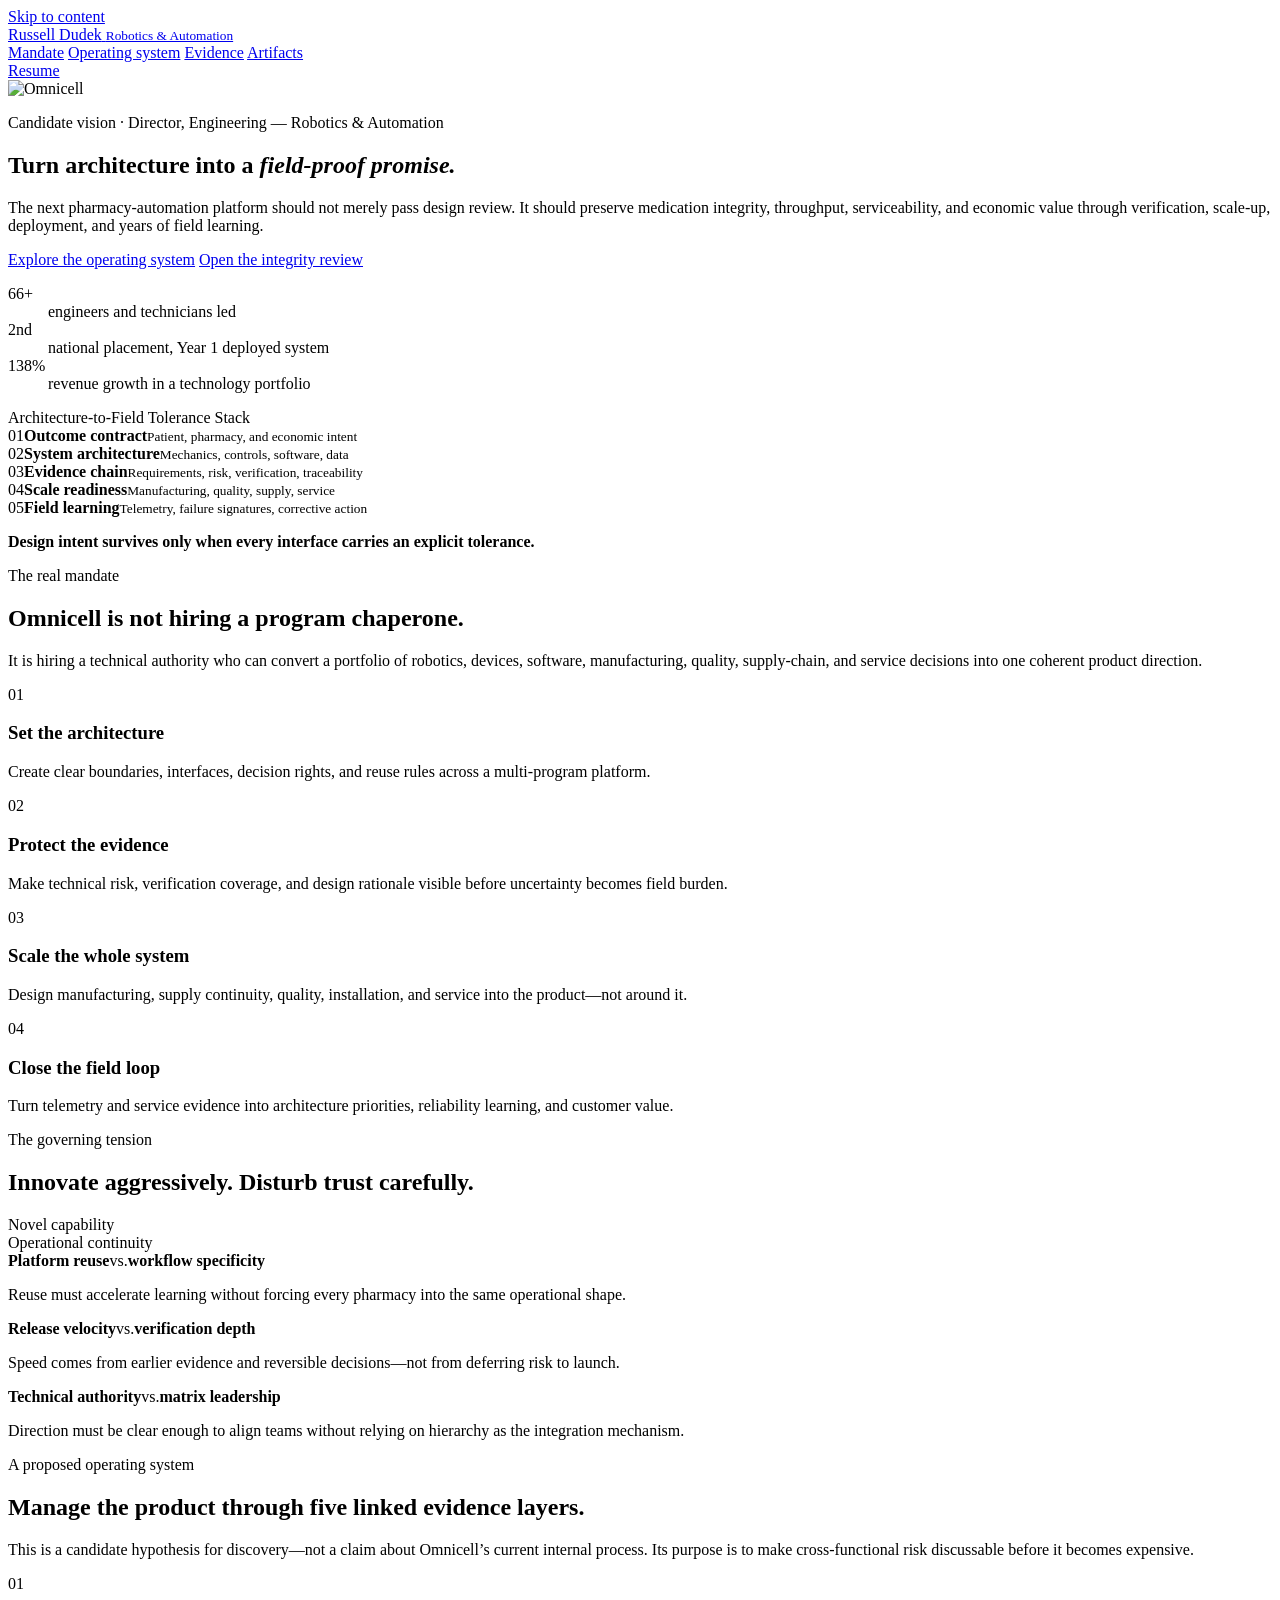
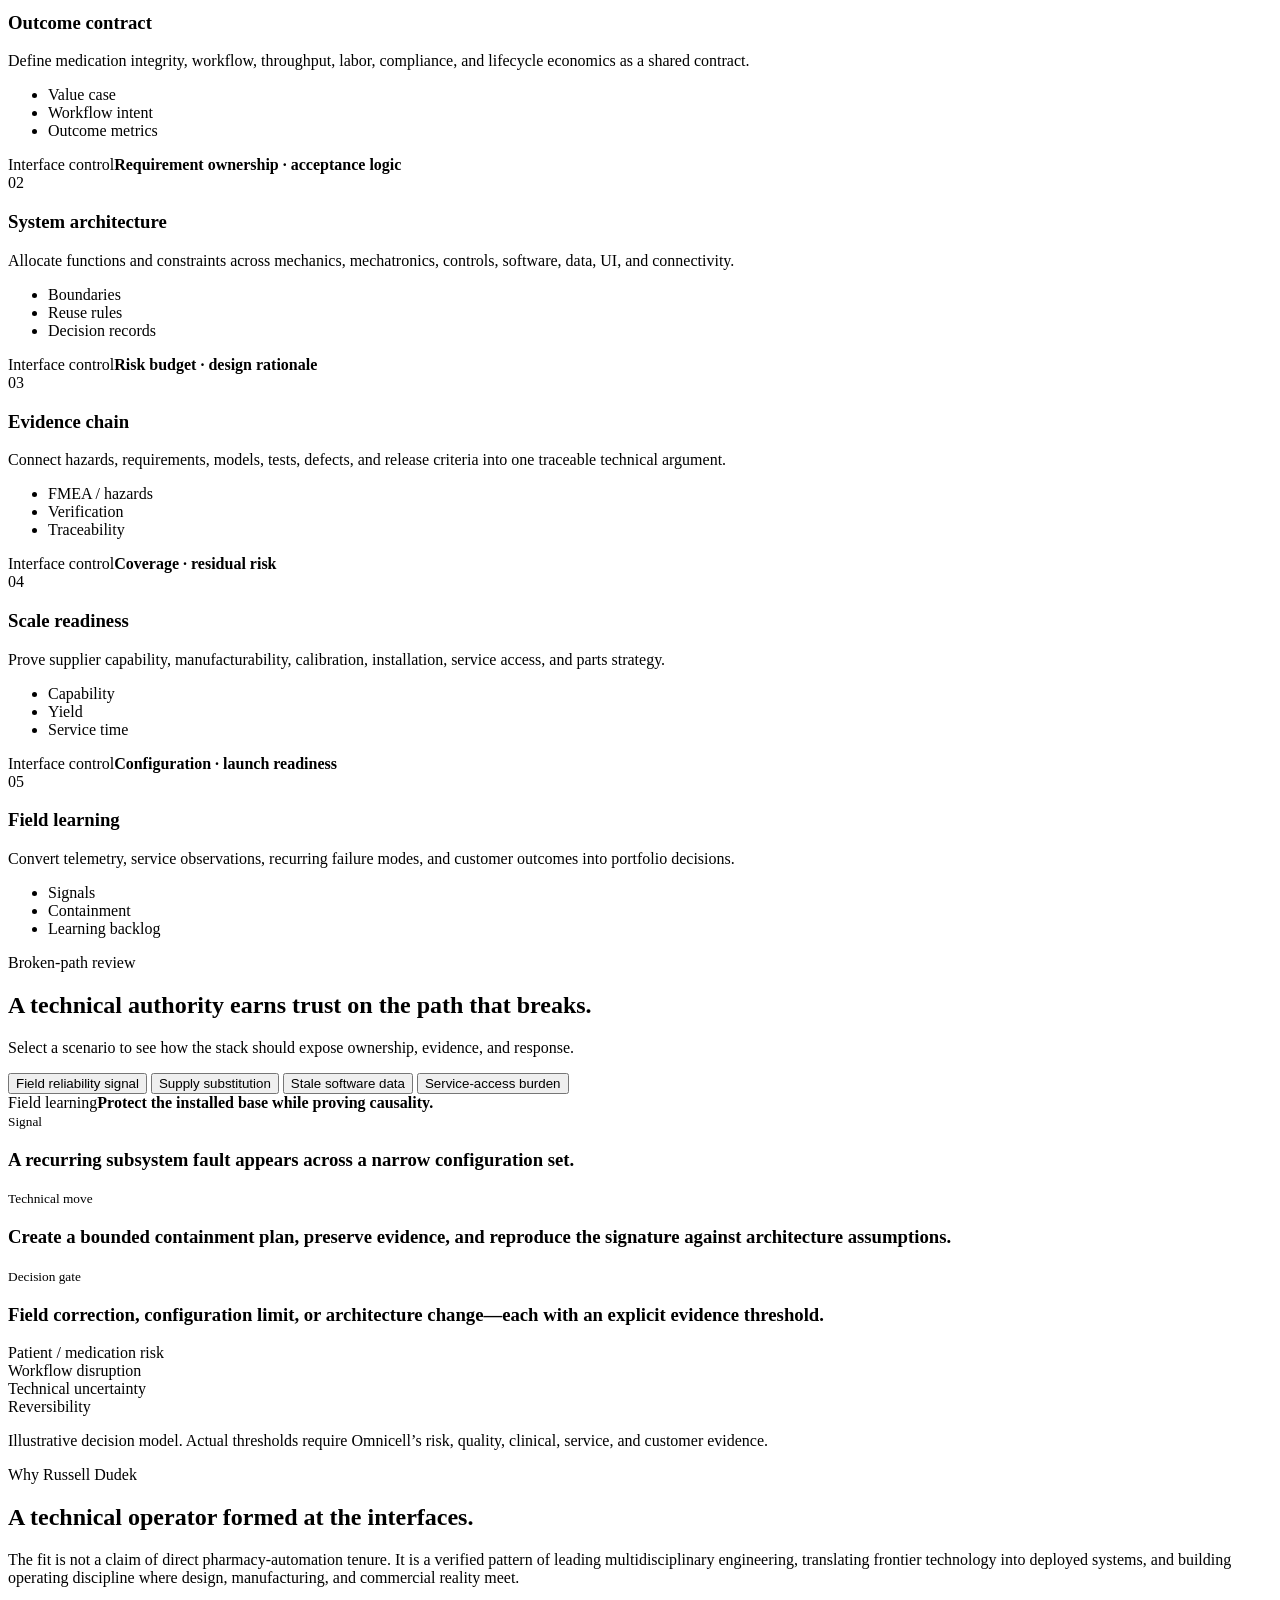
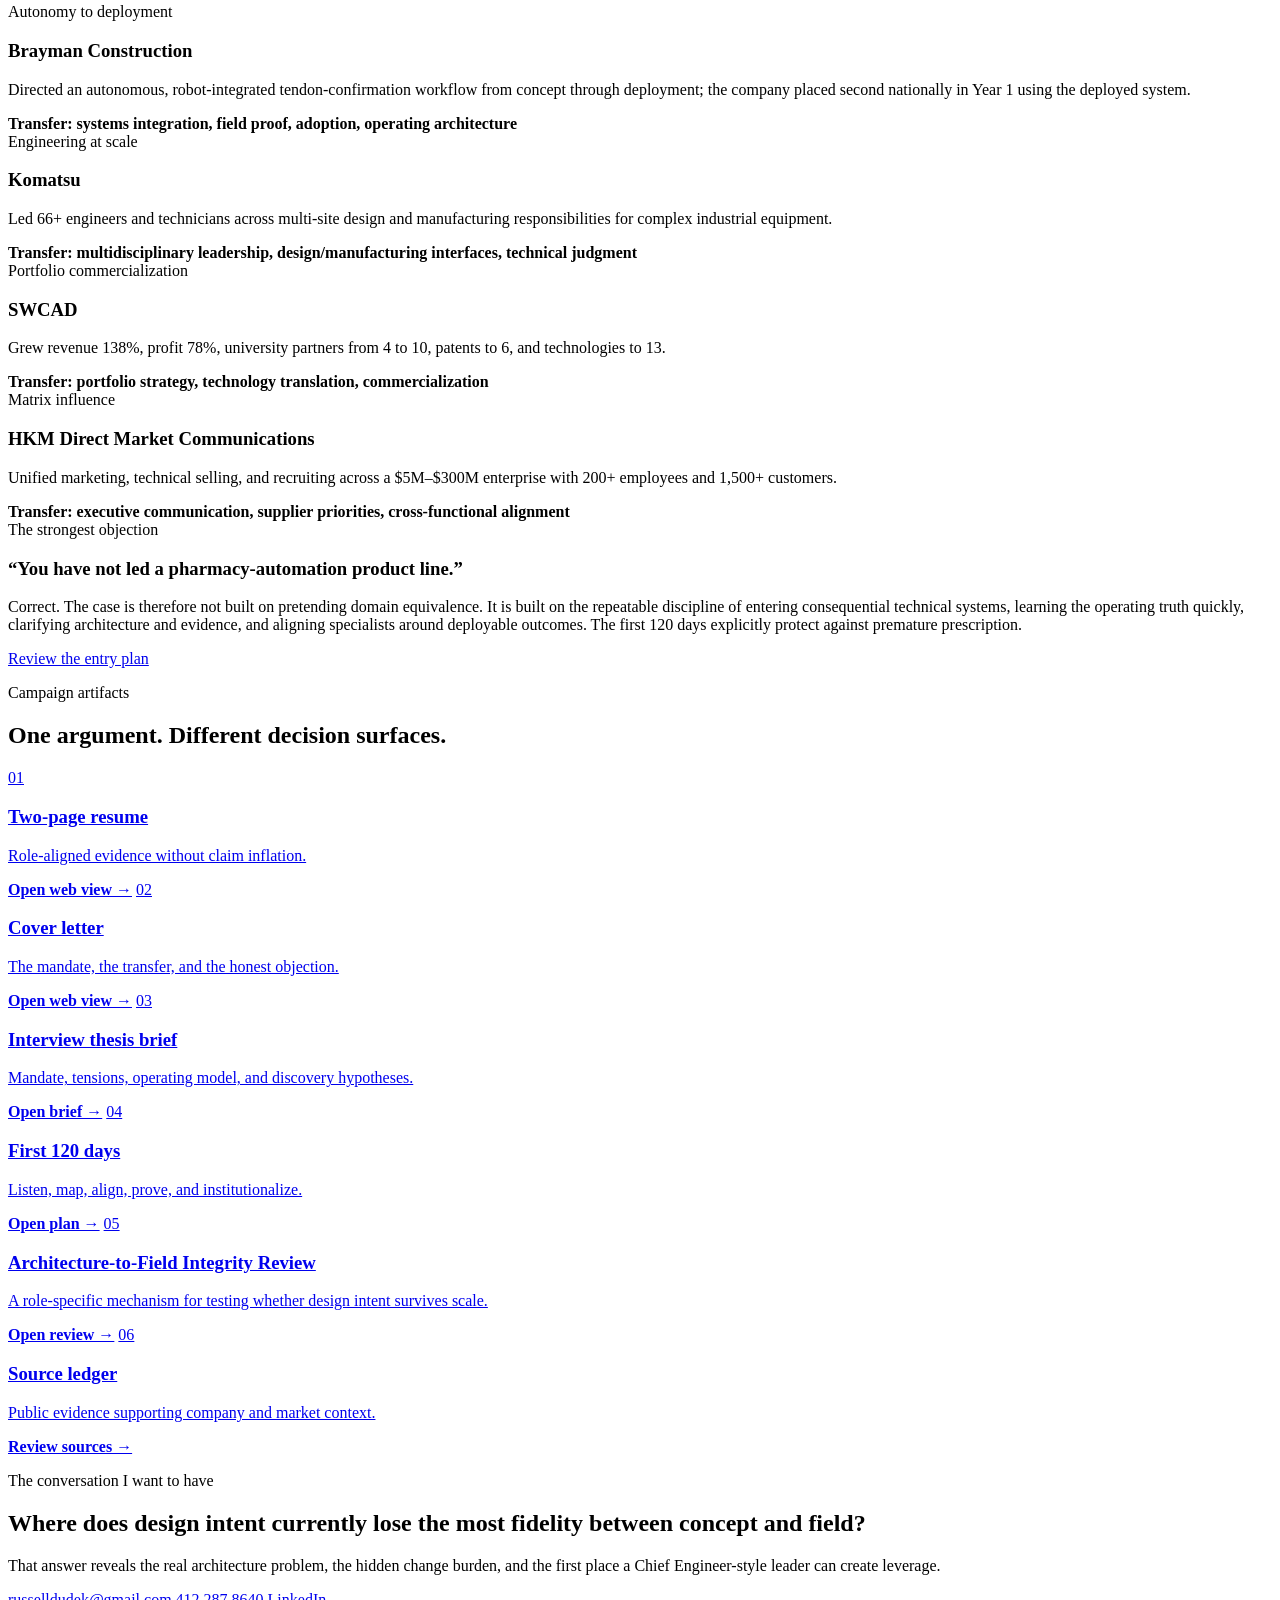
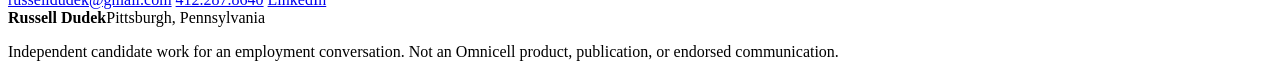
==== index.html @ 21848ee2 "Add candidate vision site" ====
<!doctype html>
<html lang="en">
<head>
  <meta charset="utf-8">
  <meta name="viewport" content="width=device-width, initial-scale=1">
  <meta name="description" content="Russell Dudek's candidate vision for Omnicell's Director, Engineering — Robotics & Automation role.">
  <meta name="theme-color" content="#160d68">
  <title>Russell Dudek | Omnicell Robotics & Automation</title>
  <link rel="icon" href="https://www.omnicell.com/-/media/images/logos/omnicell-logo.jpg">
  <link rel="stylesheet" href="brand-tokens.css">
  <link rel="stylesheet" href="styles.css">
  <script defer src="app.js"></script>
</head>
<body>
  <a class="skip-link" href="#main">Skip to content</a>
  <header class="site-header" aria-label="Primary navigation">
    <a class="candidate-mark" href="#top" aria-label="Return to top">
      <span>Russell Dudek</span>
      <small>Robotics &amp; Automation</small>
    </a>
    <nav>
      <a href="#mandate">Mandate</a>
      <a href="#system">Operating system</a>
      <a href="#evidence">Evidence</a>
      <a href="#artifacts">Artifacts</a>
    </nav>
    <a class="header-cta" href="resume.html">Resume</a>
  </header>

  <main id="main">
    <section class="hero" id="top" aria-labelledby="hero-title">
      <div class="hero-copy">
        <img class="employer-mark" src="https://www.omnicell.com/-/media/images/logos/omnicell-logo.jpg" alt="Omnicell">
        <p class="eyebrow">Candidate vision · Director, Engineering — Robotics &amp; Automation</p>
        <h1 id="hero-title">Turn architecture into a <em>field-proof promise.</em></h1>
        <p class="hero-deck">The next pharmacy-automation platform should not merely pass design review. It should preserve medication integrity, throughput, serviceability, and economic value through verification, scale-up, deployment, and years of field learning.</p>
        <div class="hero-actions">
          <a class="button primary" href="#system">Explore the operating system</a>
          <a class="button secondary" href="integrity-review.html">Open the integrity review</a>
        </div>
        <dl class="signal-row" aria-label="Candidate evidence signals">
          <div><dt>66+</dt><dd>engineers and technicians led</dd></div>
          <div><dt>2nd</dt><dd>national placement, Year 1 deployed system</dd></div>
          <div><dt>138%</dt><dd>revenue growth in a technology portfolio</dd></div>
        </dl>
      </div>

      <div class="hero-system" aria-label="Architecture-to-field tolerance stack overview">
        <div class="system-label">Architecture-to-Field Tolerance Stack</div>
        <div class="stack-shell">
          <div class="stack-layer outcome"><span>01</span><strong>Outcome contract</strong><small>Patient, pharmacy, and economic intent</small></div>
          <div class="stack-layer architecture"><span>02</span><strong>System architecture</strong><small>Mechanics, controls, software, data</small></div>
          <div class="stack-layer evidence"><span>03</span><strong>Evidence chain</strong><small>Requirements, risk, verification, traceability</small></div>
          <div class="stack-layer scale"><span>04</span><strong>Scale readiness</strong><small>Manufacturing, quality, supply, service</small></div>
          <div class="stack-layer learning"><span>05</span><strong>Field learning</strong><small>Telemetry, failure signatures, corrective action</small></div>
        </div>
        <div class="tolerance-note">
          <span class="pulse" aria-hidden="true"></span>
          <p><strong>Design intent survives only when every interface carries an explicit tolerance.</strong></p>
        </div>
      </div>
    </section>

    <section class="mandate-section" id="mandate" aria-labelledby="mandate-title">
      <div class="section-heading">
        <p class="eyebrow">The real mandate</p>
        <h2 id="mandate-title">Omnicell is not hiring a program chaperone.</h2>
        <p>It is hiring a technical authority who can convert a portfolio of robotics, devices, software, manufacturing, quality, supply-chain, and service decisions into one coherent product direction.</p>
      </div>
      <div class="mandate-grid">
        <article>
          <span>01</span>
          <h3>Set the architecture</h3>
          <p>Create clear boundaries, interfaces, decision rights, and reuse rules across a multi-program platform.</p>
        </article>
        <article>
          <span>02</span>
          <h3>Protect the evidence</h3>
          <p>Make technical risk, verification coverage, and design rationale visible before uncertainty becomes field burden.</p>
        </article>
        <article>
          <span>03</span>
          <h3>Scale the whole system</h3>
          <p>Design manufacturing, supply continuity, quality, installation, and service into the product—not around it.</p>
        </article>
        <article>
          <span>04</span>
          <h3>Close the field loop</h3>
          <p>Turn telemetry and service evidence into architecture priorities, reliability learning, and customer value.</p>
        </article>
      </div>
    </section>

    <section class="tension-section" aria-labelledby="tension-title">
      <div class="section-heading inverse">
        <p class="eyebrow">The governing tension</p>
        <h2 id="tension-title">Innovate aggressively. Disturb trust carefully.</h2>
      </div>
      <div class="tension-line" aria-hidden="true">
        <span>Novel capability</span><div class="line"><i></i></div><span>Operational continuity</span>
      </div>
      <div class="tension-grid">
        <article><strong>Platform reuse</strong><span>vs.</span><strong>workflow specificity</strong><p>Reuse must accelerate learning without forcing every pharmacy into the same operational shape.</p></article>
        <article><strong>Release velocity</strong><span>vs.</span><strong>verification depth</strong><p>Speed comes from earlier evidence and reversible decisions—not from deferring risk to launch.</p></article>
        <article><strong>Technical authority</strong><span>vs.</span><strong>matrix leadership</strong><p>Direction must be clear enough to align teams without relying on hierarchy as the integration mechanism.</p></article>
      </div>
    </section>

    <section class="system-section" id="system" aria-labelledby="system-title">
      <div class="section-heading">
        <p class="eyebrow">A proposed operating system</p>
        <h2 id="system-title">Manage the product through five linked evidence layers.</h2>
        <p>This is a candidate hypothesis for discovery—not a claim about Omnicell’s current internal process. Its purpose is to make cross-functional risk discussable before it becomes expensive.</p>
      </div>

      <div class="architecture-map" role="img" aria-label="Five-layer Architecture-to-Field Tolerance Stack with interface controls">
        <div class="map-layer">
          <div class="map-index">01</div>
          <div><h3>Outcome contract</h3><p>Define medication integrity, workflow, throughput, labor, compliance, and lifecycle economics as a shared contract.</p></div>
          <ul><li>Value case</li><li>Workflow intent</li><li>Outcome metrics</li></ul>
        </div>
        <div class="map-interface"><span>Interface control</span><b>Requirement ownership · acceptance logic</b></div>
        <div class="map-layer">
          <div class="map-index">02</div>
          <div><h3>System architecture</h3><p>Allocate functions and constraints across mechanics, mechatronics, controls, software, data, UI, and connectivity.</p></div>
          <ul><li>Boundaries</li><li>Reuse rules</li><li>Decision records</li></ul>
        </div>
        <div class="map-interface"><span>Interface control</span><b>Risk budget · design rationale</b></div>
        <div class="map-layer">
          <div class="map-index">03</div>
          <div><h3>Evidence chain</h3><p>Connect hazards, requirements, models, tests, defects, and release criteria into one traceable technical argument.</p></div>
          <ul><li>FMEA / hazards</li><li>Verification</li><li>Traceability</li></ul>
        </div>
        <div class="map-interface"><span>Interface control</span><b>Coverage · residual risk</b></div>
        <div class="map-layer">
          <div class="map-index">04</div>
          <div><h3>Scale readiness</h3><p>Prove supplier capability, manufacturability, calibration, installation, service access, and parts strategy.</p></div>
          <ul><li>Capability</li><li>Yield</li><li>Service time</li></ul>
        </div>
        <div class="map-interface"><span>Interface control</span><b>Configuration · launch readiness</b></div>
        <div class="map-layer">
          <div class="map-index">05</div>
          <div><h3>Field learning</h3><p>Convert telemetry, service observations, recurring failure modes, and customer outcomes into portfolio decisions.</p></div>
          <ul><li>Signals</li><li>Containment</li><li>Learning backlog</li></ul>
        </div>
      </div>
    </section>

    <section class="scenario-section" aria-labelledby="scenario-title">
      <div class="section-heading inverse">
        <p class="eyebrow">Broken-path review</p>
        <h2 id="scenario-title">A technical authority earns trust on the path that breaks.</h2>
        <p>Select a scenario to see how the stack should expose ownership, evidence, and response.</p>
      </div>
      <div class="scenario-layout">
        <div class="scenario-tabs" role="tablist" aria-label="Failure scenarios">
          <button id="tab-reliability" role="tab" aria-selected="true" aria-controls="panel-reliability" data-scenario="reliability">Field reliability signal</button>
          <button id="tab-supply" role="tab" aria-selected="false" aria-controls="panel-supply" data-scenario="supply">Supply substitution</button>
          <button id="tab-data" role="tab" aria-selected="false" aria-controls="panel-data" data-scenario="data">Stale software data</button>
          <button id="tab-service" role="tab" aria-selected="false" aria-controls="panel-service" data-scenario="service">Service-access burden</button>
        </div>
        <div class="scenario-panel" id="panel-reliability" role="tabpanel" tabindex="0" aria-labelledby="tab-reliability">
          <div class="scenario-head"><span id="scenario-stage">Field learning</span><strong id="scenario-decision">Protect the installed base while proving causality.</strong></div>
          <div class="scenario-flow">
            <article><small>Signal</small><h3 id="scenario-signal">A recurring subsystem fault appears across a narrow configuration set.</h3></article>
            <article><small>Technical move</small><h3 id="scenario-move">Create a bounded containment plan, preserve evidence, and reproduce the signature against architecture assumptions.</h3></article>
            <article><small>Decision gate</small><h3 id="scenario-gate">Field correction, configuration limit, or architecture change—each with an explicit evidence threshold.</h3></article>
          </div>
          <div class="tolerance-meter" aria-label="Illustrative tolerance budget">
            <div><span>Patient / medication risk</span><i style="--value: 94%"></i></div>
            <div><span>Workflow disruption</span><i style="--value: 72%"></i></div>
            <div><span>Technical uncertainty</span><i style="--value: 48%"></i></div>
            <div><span>Reversibility</span><i style="--value: 81%"></i></div>
          </div>
          <p class="scenario-note">Illustrative decision model. Actual thresholds require Omnicell’s risk, quality, clinical, service, and customer evidence.</p>
        </div>
      </div>
    </section>

    <section class="evidence-section" id="evidence" aria-labelledby="evidence-title">
      <div class="section-heading">
        <p class="eyebrow">Why Russell Dudek</p>
        <h2 id="evidence-title">A technical operator formed at the interfaces.</h2>
        <p>The fit is not a claim of direct pharmacy-automation tenure. It is a verified pattern of leading multidisciplinary engineering, translating frontier technology into deployed systems, and building operating discipline where design, manufacturing, and commercial reality meet.</p>
      </div>
      <div class="evidence-grid">
        <article class="evidence-card feature">
          <div class="evidence-tag">Autonomy to deployment</div>
          <h3>Brayman Construction</h3>
          <p>Directed an autonomous, robot-integrated tendon-confirmation workflow from concept through deployment; the company placed second nationally in Year 1 using the deployed system.</p>
          <strong>Transfer: systems integration, field proof, adoption, operating architecture</strong>
        </article>
        <article class="evidence-card">
          <div class="evidence-tag">Engineering at scale</div>
          <h3>Komatsu</h3>
          <p>Led 66+ engineers and technicians across multi-site design and manufacturing responsibilities for complex industrial equipment.</p>
          <strong>Transfer: multidisciplinary leadership, design/manufacturing interfaces, technical judgment</strong>
        </article>
        <article class="evidence-card">
          <div class="evidence-tag">Portfolio commercialization</div>
          <h3>SWCAD</h3>
          <p>Grew revenue 138%, profit 78%, university partners from 4 to 10, patents to 6, and technologies to 13.</p>
          <strong>Transfer: portfolio strategy, technology translation, commercialization</strong>
        </article>
        <article class="evidence-card">
          <div class="evidence-tag">Matrix influence</div>
          <h3>HKM Direct Market Communications</h3>
          <p>Unified marketing, technical selling, and recruiting across a $5M–$300M enterprise with 200+ employees and 1,500+ customers.</p>
          <strong>Transfer: executive communication, supplier priorities, cross-functional alignment</strong>
        </article>
      </div>
      <div class="objection-strip">
        <div><span>The strongest objection</span><h3>“You have not led a pharmacy-automation product line.”</h3></div>
        <p>Correct. The case is therefore not built on pretending domain equivalence. It is built on the repeatable discipline of entering consequential technical systems, learning the operating truth quickly, clarifying architecture and evidence, and aligning specialists around deployable outcomes. The first 120 days explicitly protect against premature prescription.</p>
        <a href="120-day-plan.html">Review the entry plan</a>
      </div>
    </section>

    <section class="artifact-section" id="artifacts" aria-labelledby="artifact-title">
      <div class="section-heading">
        <p class="eyebrow">Campaign artifacts</p>
        <h2 id="artifact-title">One argument. Different decision surfaces.</h2>
      </div>
      <div class="artifact-grid">
        <a href="resume.html"><span>01</span><h3>Two-page resume</h3><p>Role-aligned evidence without claim inflation.</p><b>Open web view →</b></a>
        <a href="cover-letter.html"><span>02</span><h3>Cover letter</h3><p>The mandate, the transfer, and the honest objection.</p><b>Open web view →</b></a>
        <a href="interview-brief.html"><span>03</span><h3>Interview thesis brief</h3><p>Mandate, tensions, operating model, and discovery hypotheses.</p><b>Open brief →</b></a>
        <a href="120-day-plan.html"><span>04</span><h3>First 120 days</h3><p>Listen, map, align, prove, and institutionalize.</p><b>Open plan →</b></a>
        <a href="integrity-review.html"><span>05</span><h3>Architecture-to-Field Integrity Review</h3><p>A role-specific mechanism for testing whether design intent survives scale.</p><b>Open review →</b></a>
        <a href="sources.md"><span>06</span><h3>Source ledger</h3><p>Public evidence supporting company and market context.</p><b>Review sources →</b></a>
      </div>
    </section>

    <section class="close-section" aria-labelledby="close-title">
      <p class="eyebrow">The conversation I want to have</p>
      <h2 id="close-title">Where does design intent currently lose the most fidelity between concept and field?</h2>
      <p>That answer reveals the real architecture problem, the hidden change burden, and the first place a Chief Engineer-style leader can create leverage.</p>
      <div class="close-actions">
        <a class="button primary" href="mailto:russelldudek@gmail.com">russelldudek@gmail.com</a>
        <a class="button secondary" href="tel:+14122878640">412.287.8640</a>
        <a class="button secondary" href="https://linkedin.com/in/russelldudek">LinkedIn</a>
      </div>
    </section>
  </main>

  <footer>
    <div><strong>Russell Dudek</strong><span>Pittsburgh, Pennsylvania</span></div>
    <p>Independent candidate work for an employment conversation. Not an Omnicell product, publication, or endorsed communication.</p>
  </footer>
</body>
</html>
---- brand-tokens.css ----
:root{--brand-deep:#160d68;--brand-blue:#127abf;--brand-light-blue:#bcddf1;--brand-purple:#713d96;--brand-lavender:#b99ac8;--brand-green:#6b9430;--brand-light-green:#8eaf41;--brand-magenta:#a32386;--brand-yellow:#fcd800;--paper:#f7f8fa;--ink:#172033;--muted:#626b78;--line:#dce1e8;--font-sans:"Myriad Pro","Myriad Roman","Segoe UI",Arial,sans-serif}
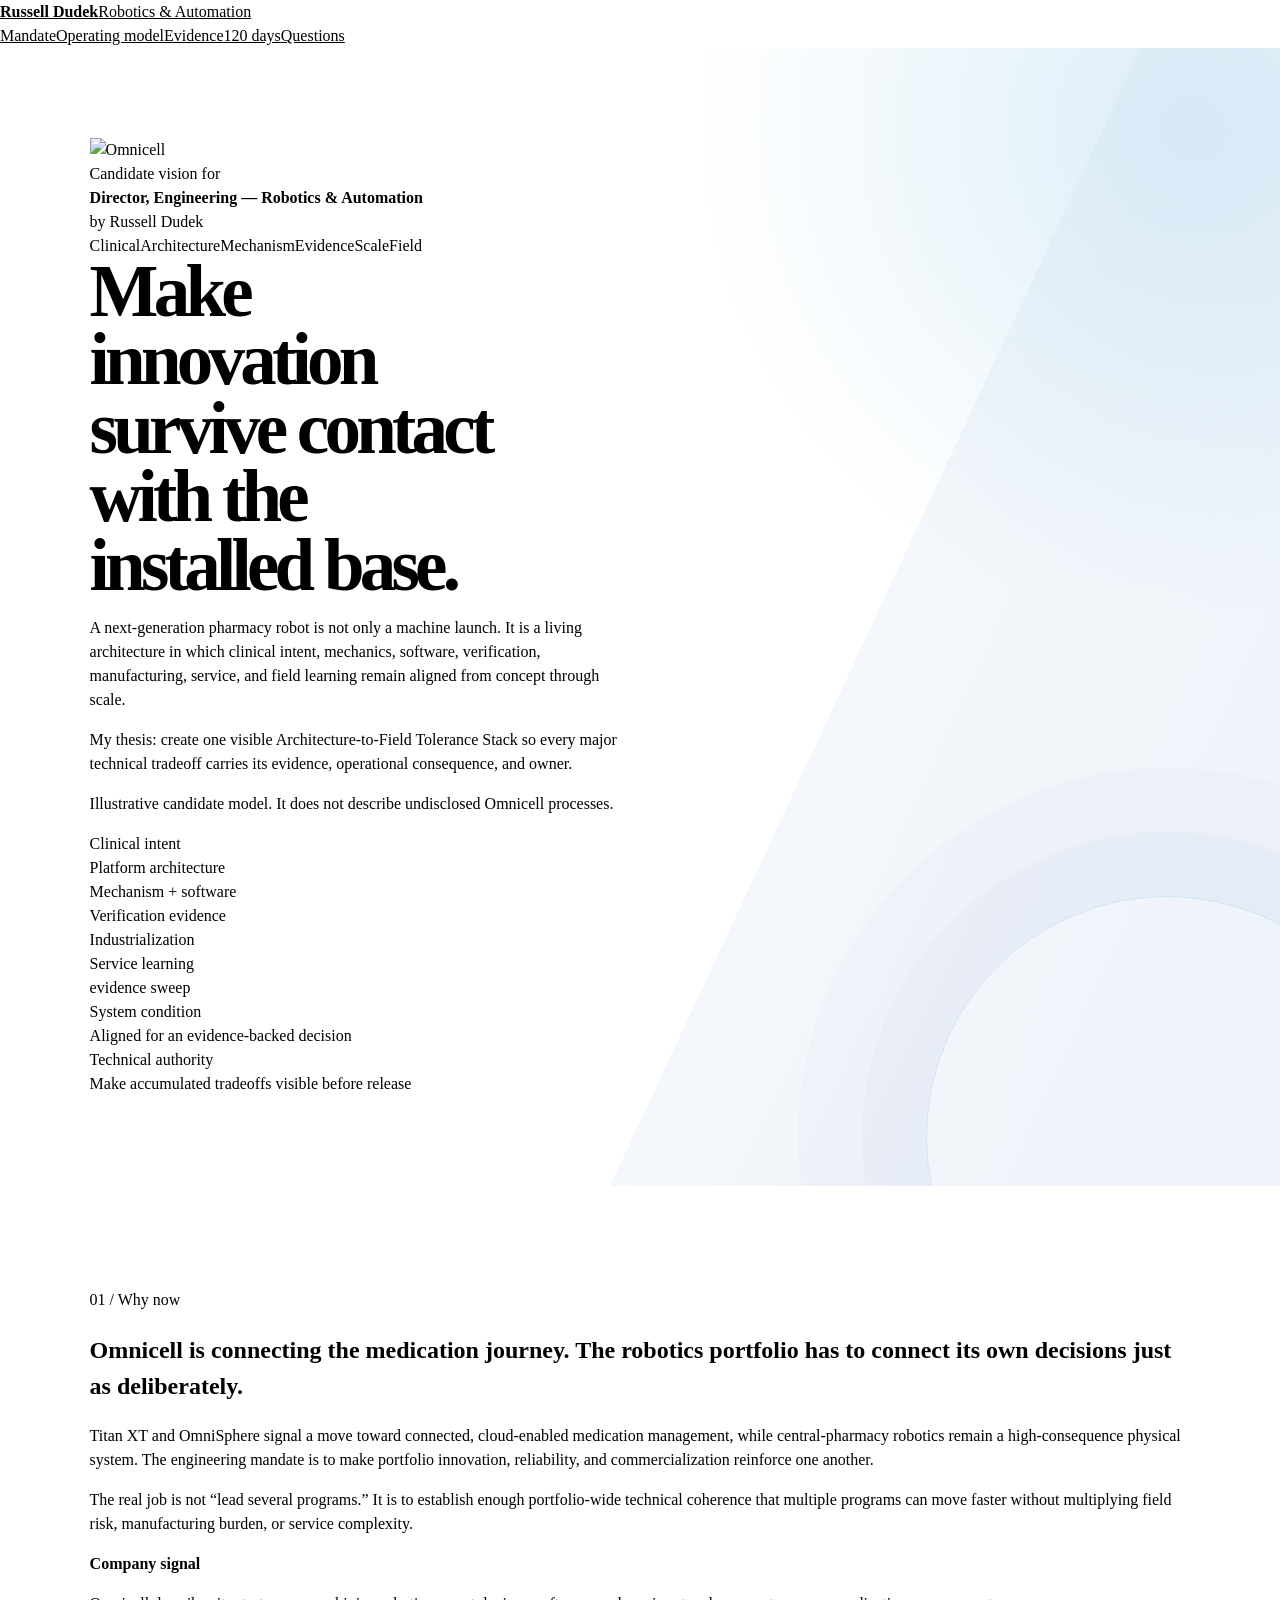
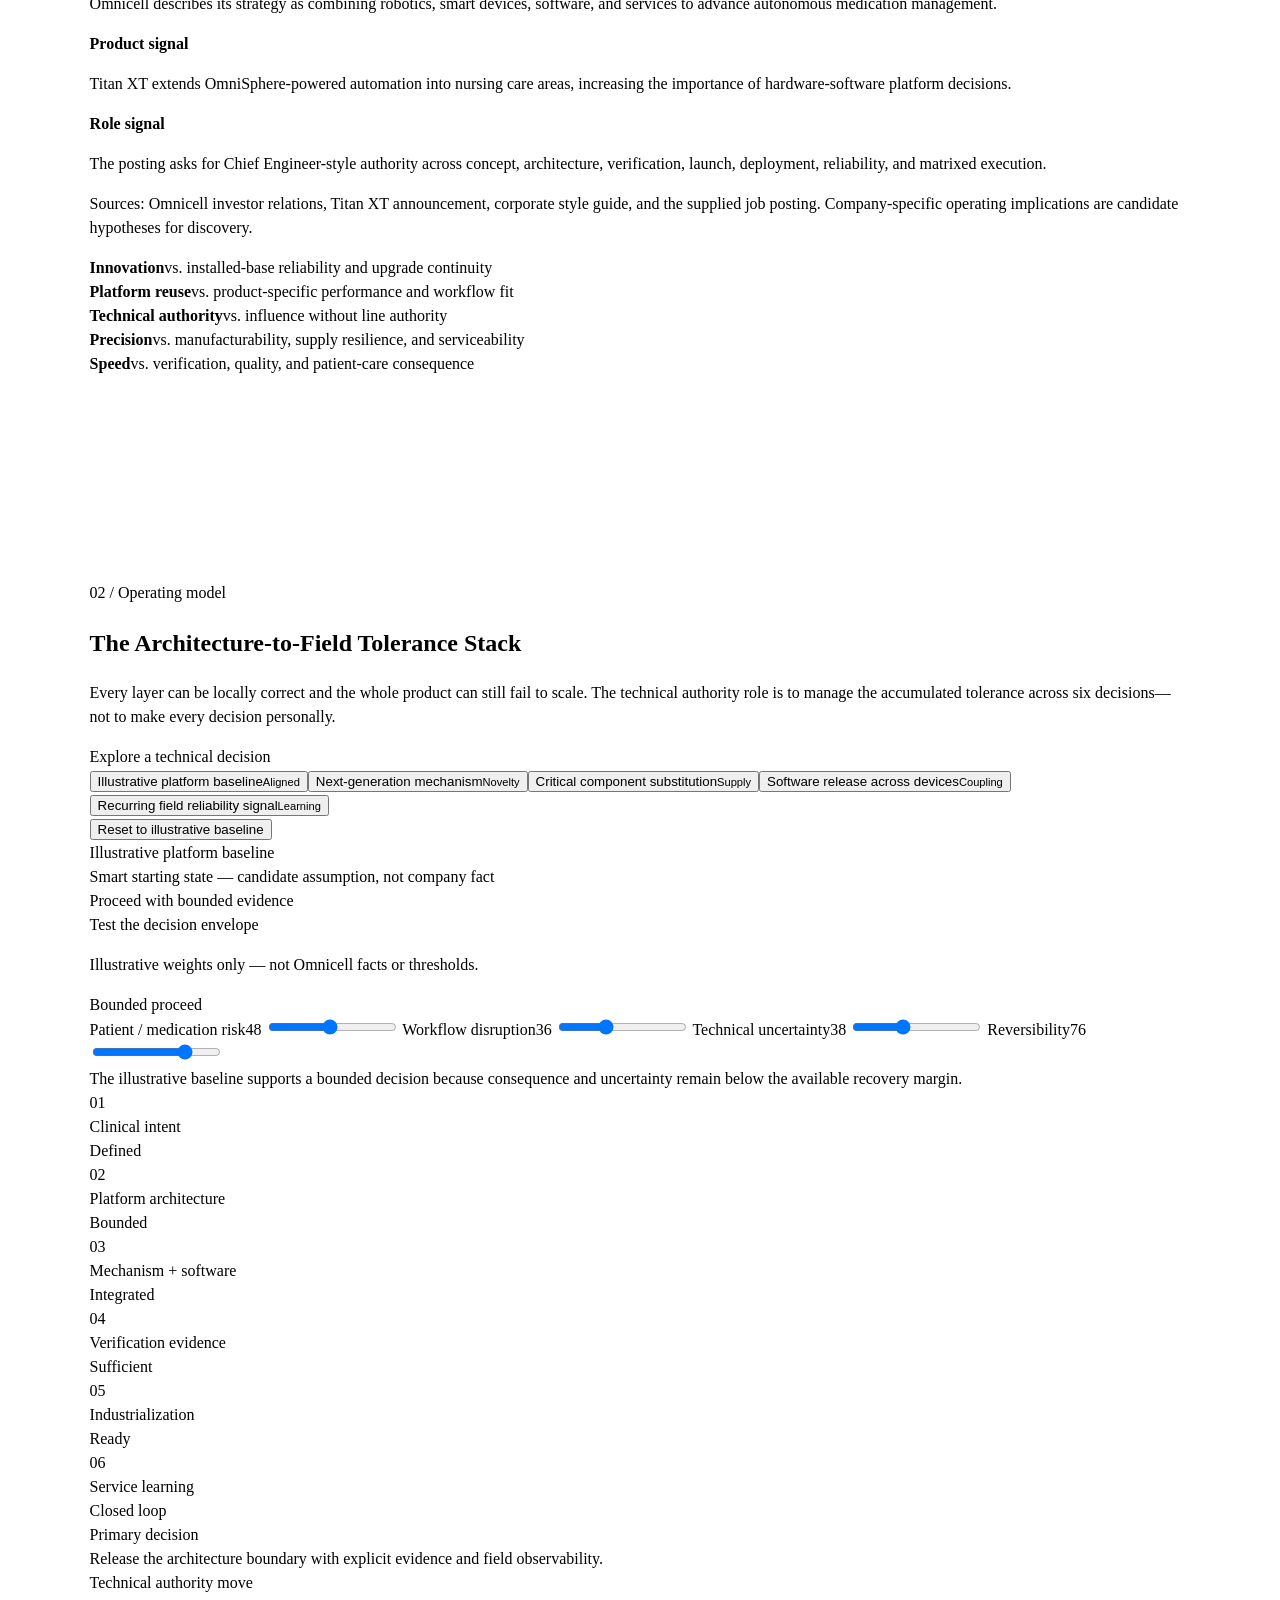
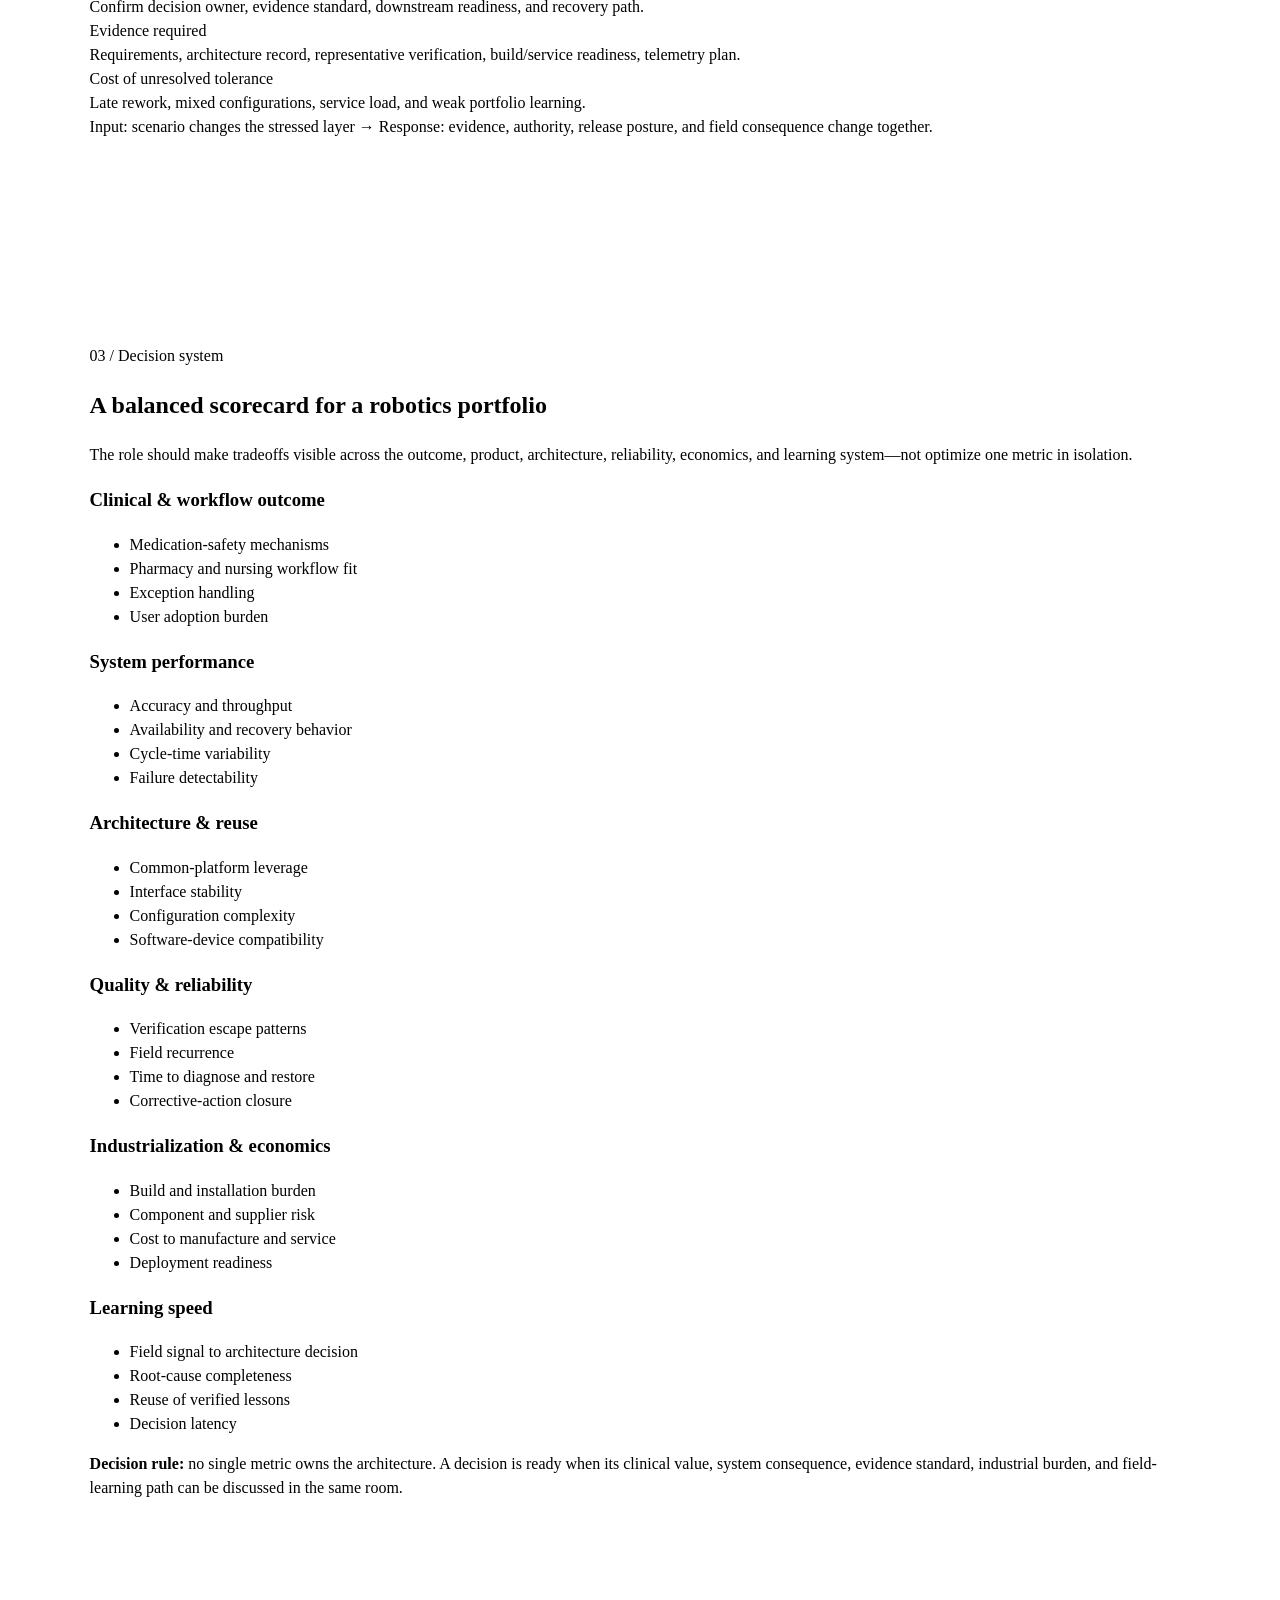
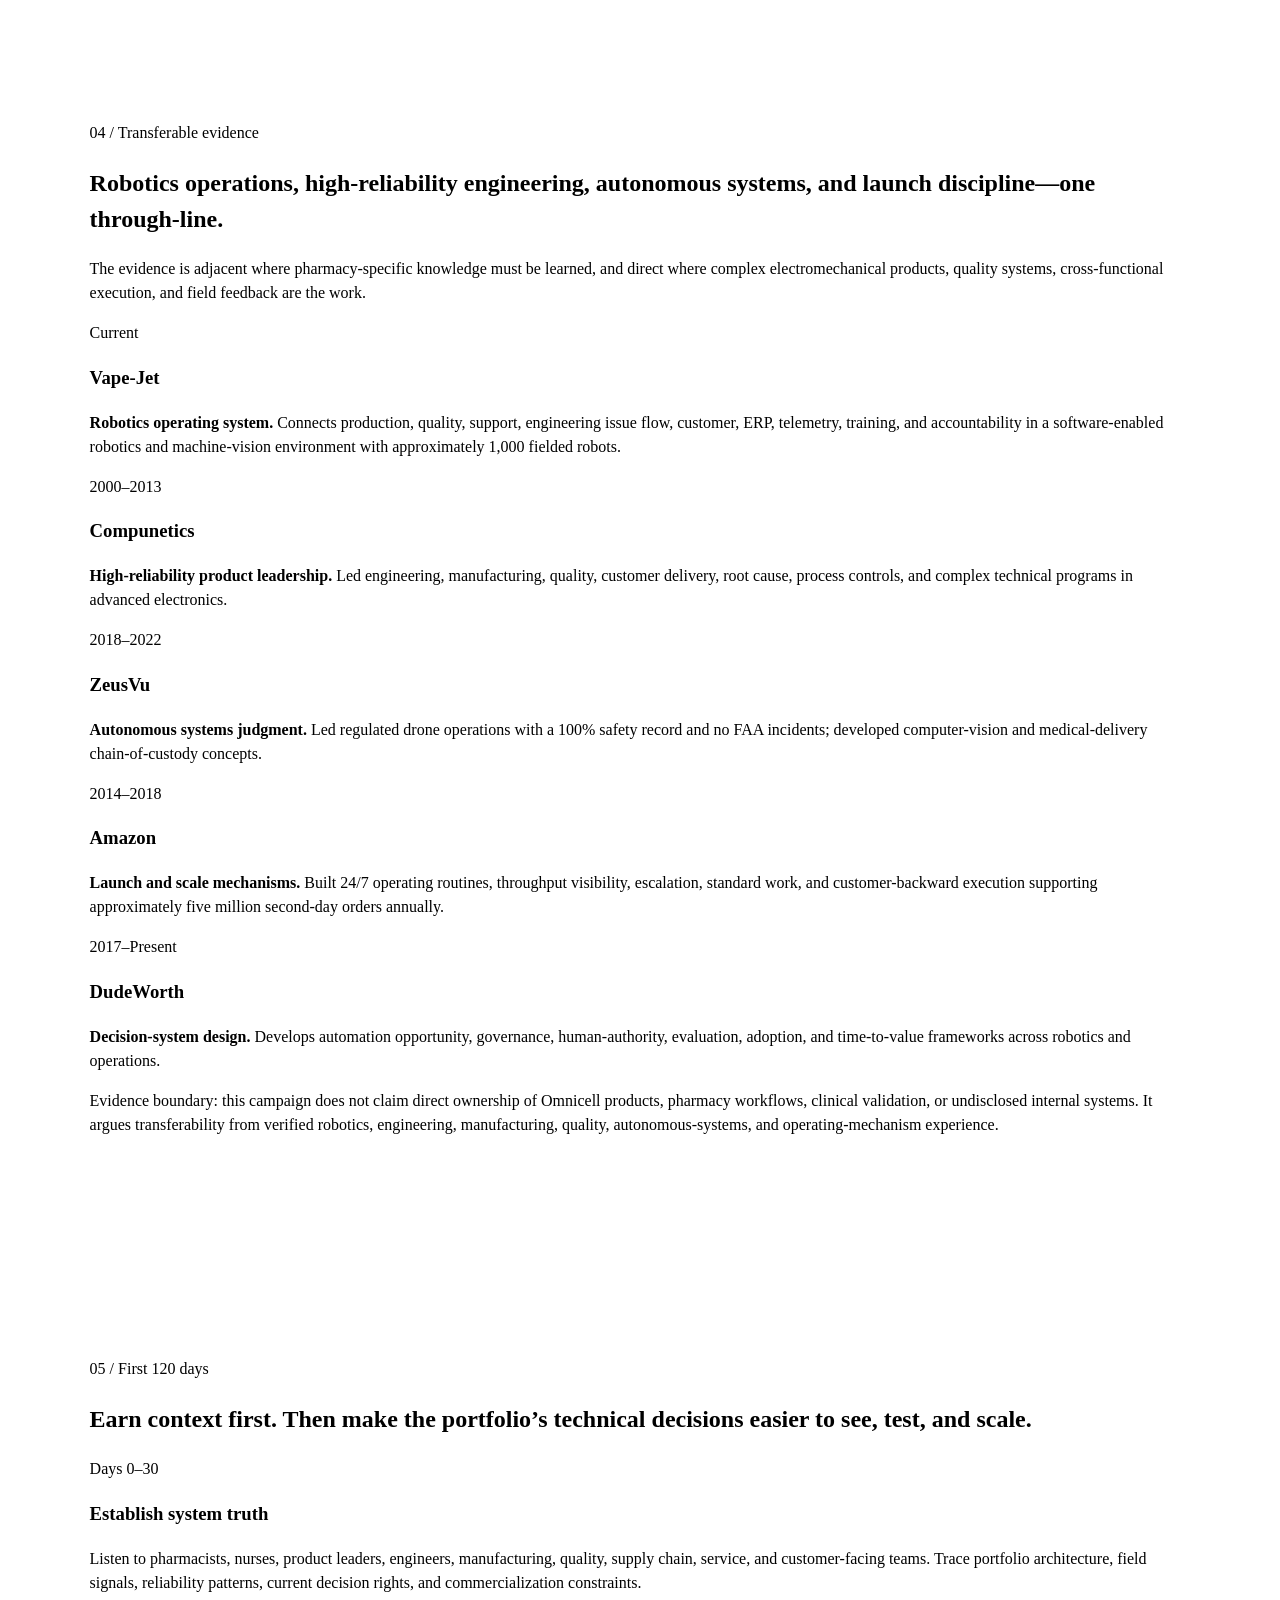
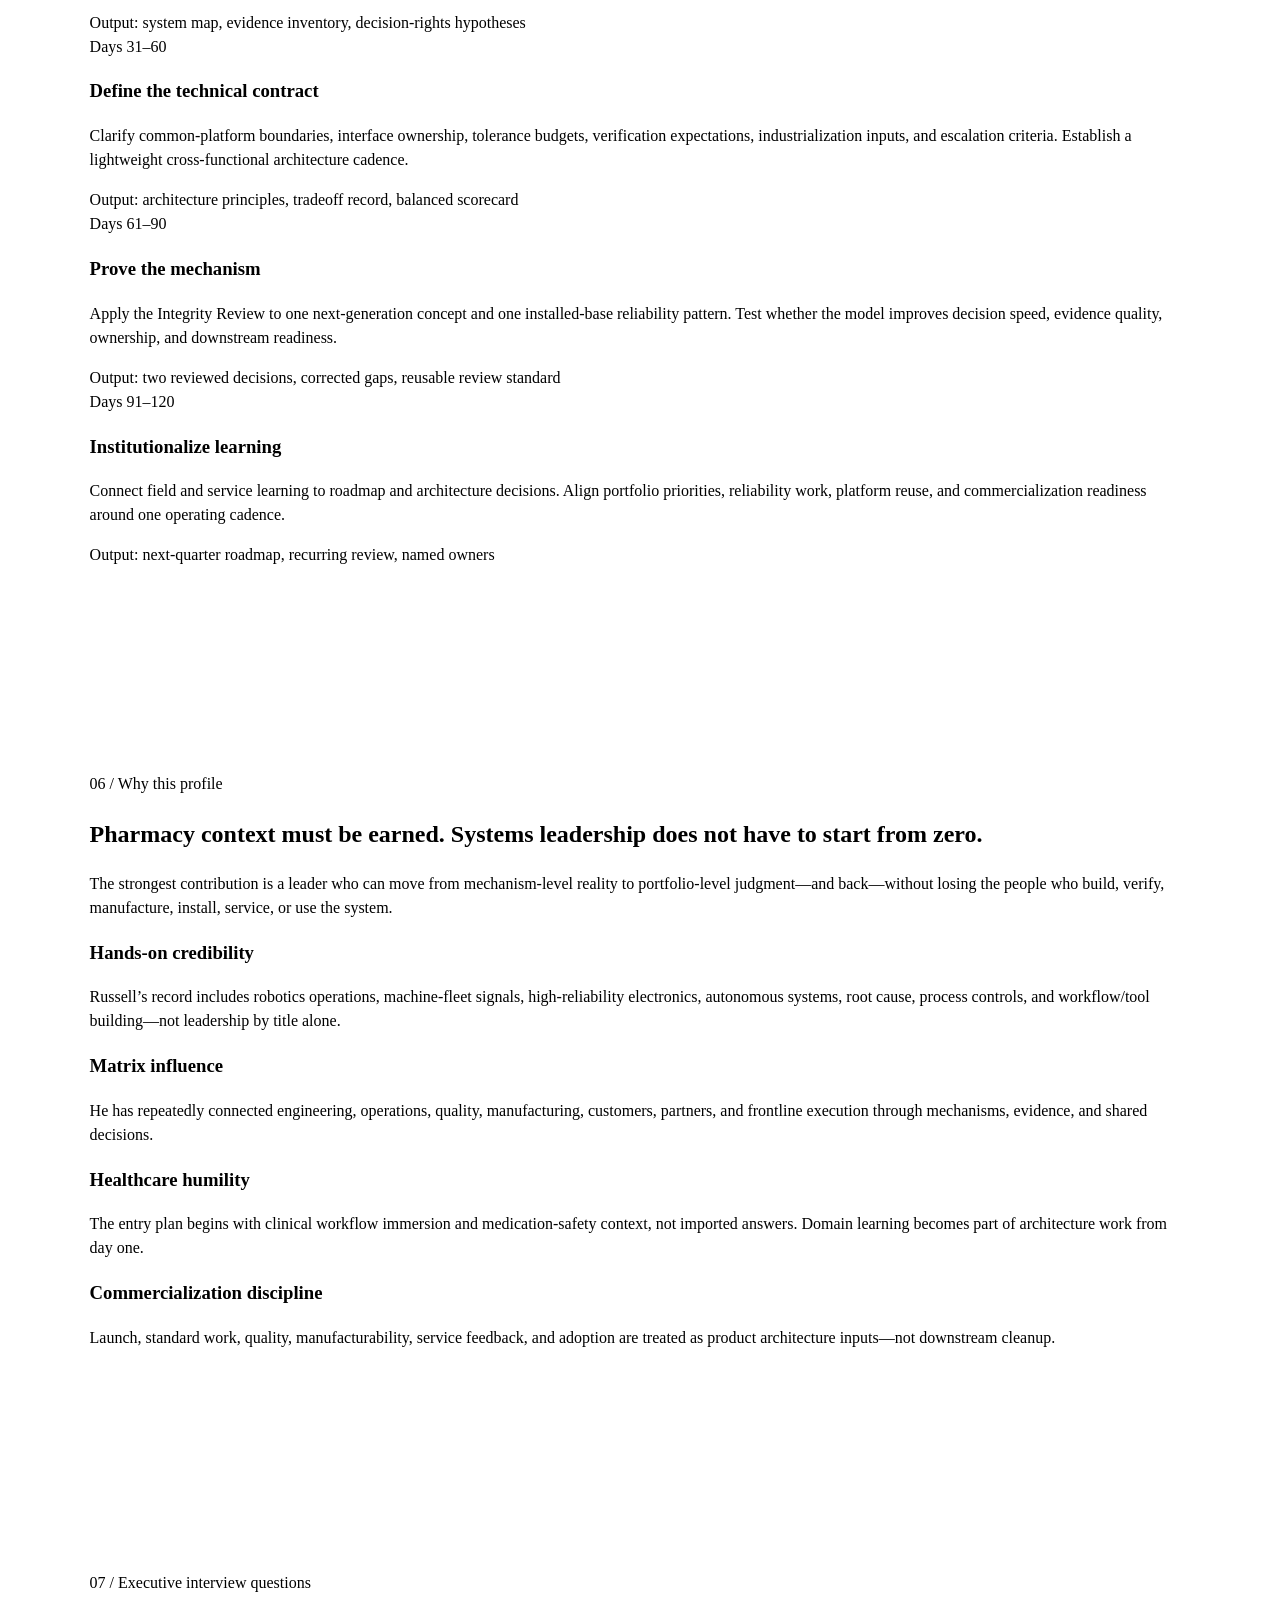
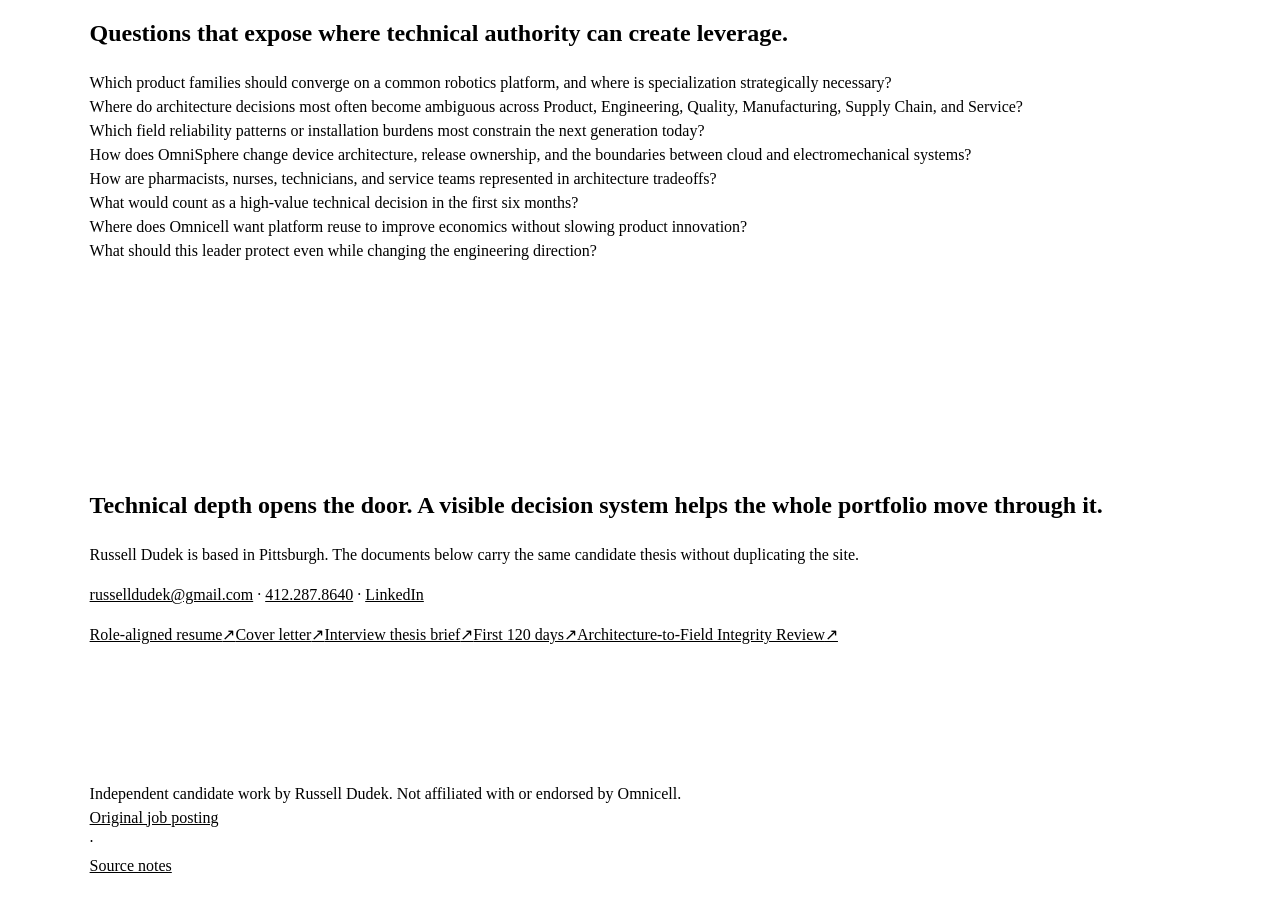
==== commit 3375e3b7: "Replace stale candidate vision" ====
--- a/index.html
+++ b/index.html
@@ -1,251 +1,45 @@
-<!doctype html>
-<html lang="en">
-<head>
-  <meta charset="utf-8">
-  <meta name="viewport" content="width=device-width, initial-scale=1">
-  <meta name="description" content="Russell Dudek's candidate vision for Omnicell's Director, Engineering — Robotics & Automation role.">
-  <meta name="theme-color" content="#160d68">
-  <title>Russell Dudek | Omnicell Robotics & Automation</title>
-  <link rel="icon" href="https://www.omnicell.com/-/media/images/logos/omnicell-logo.jpg">
-  <link rel="stylesheet" href="brand-tokens.css">
-  <link rel="stylesheet" href="styles.css">
-  <script defer src="app.js"></script>
-</head>
-<body>
-  <a class="skip-link" href="#main">Skip to content</a>
-  <header class="site-header" aria-label="Primary navigation">
-    <a class="candidate-mark" href="#top" aria-label="Return to top">
-      <span>Russell Dudek</span>
-      <small>Robotics &amp; Automation</small>
-    </a>
-    <nav>
-      <a href="#mandate">Mandate</a>
-      <a href="#system">Operating system</a>
-      <a href="#evidence">Evidence</a>
-      <a href="#artifacts">Artifacts</a>
-    </nav>
-    <a class="header-cta" href="resume.html">Resume</a>
-  </header>
+<!DOCTYPE html>
 
-  <main id="main">
-    <section class="hero" id="top" aria-labelledby="hero-title">
-      <div class="hero-copy">
-        <img class="employer-mark" src="https://www.omnicell.com/-/media/images/logos/omnicell-logo.jpg" alt="Omnicell">
-        <p class="eyebrow">Candidate vision · Director, Engineering — Robotics &amp; Automation</p>
-        <h1 id="hero-title">Turn architecture into a <em>field-proof promise.</em></h1>
-        <p class="hero-deck">The next pharmacy-automation platform should not merely pass design review. It should preserve medication integrity, throughput, serviceability, and economic value through verification, scale-up, deployment, and years of field learning.</p>
-        <div class="hero-actions">
-          <a class="button primary" href="#system">Explore the operating system</a>
-          <a class="button secondary" href="integrity-review.html">Open the integrity review</a>
-        </div>
-        <dl class="signal-row" aria-label="Candidate evidence signals">
-          <div><dt>66+</dt><dd>engineers and technicians led</dd></div>
-          <div><dt>2nd</dt><dd>national placement, Year 1 deployed system</dd></div>
-          <div><dt>138%</dt><dd>revenue growth in a technology portfolio</dd></div>
-        </dl>
-      </div>
-
-      <div class="hero-system" aria-label="Architecture-to-field tolerance stack overview">
-        <div class="system-label">Architecture-to-Field Tolerance Stack</div>
-        <div class="stack-shell">
-          <div class="stack-layer outcome"><span>01</span><strong>Outcome contract</strong><small>Patient, pharmacy, and economic intent</small></div>
-          <div class="stack-layer architecture"><span>02</span><strong>System architecture</strong><small>Mechanics, controls, software, data</small></div>
-          <div class="stack-layer evidence"><span>03</span><strong>Evidence chain</strong><small>Requirements, risk, verification, traceability</small></div>
-          <div class="stack-layer scale"><span>04</span><strong>Scale readiness</strong><small>Manufacturing, quality, supply, service</small></div>
-          <div class="stack-layer learning"><span>05</span><strong>Field learning</strong><small>Telemetry, failure signatures, corrective action</small></div>
-        </div>
-        <div class="tolerance-note">
-          <span class="pulse" aria-hidden="true"></span>
-          <p><strong>Design intent survives only when every interface carries an explicit tolerance.</strong></p>
-        </div>
-      </div>
-    </section>
-
-    <section class="mandate-section" id="mandate" aria-labelledby="mandate-title">
-      <div class="section-heading">
-        <p class="eyebrow">The real mandate</p>
-        <h2 id="mandate-title">Omnicell is not hiring a program chaperone.</h2>
-        <p>It is hiring a technical authority who can convert a portfolio of robotics, devices, software, manufacturing, quality, supply-chain, and service decisions into one coherent product direction.</p>
-      </div>
-      <div class="mandate-grid">
-        <article>
-          <span>01</span>
-          <h3>Set the architecture</h3>
-          <p>Create clear boundaries, interfaces, decision rights, and reuse rules across a multi-program platform.</p>
-        </article>
-        <article>
-          <span>02</span>
-          <h3>Protect the evidence</h3>
-          <p>Make technical risk, verification coverage, and design rationale visible before uncertainty becomes field burden.</p>
-        </article>
-        <article>
-          <span>03</span>
-          <h3>Scale the whole system</h3>
-          <p>Design manufacturing, supply continuity, quality, installation, and service into the product—not around it.</p>
-        </article>
-        <article>
-          <span>04</span>
-          <h3>Close the field loop</h3>
-          <p>Turn telemetry and service evidence into architecture priorities, reliability learning, and customer value.</p>
-        </article>
-      </div>
-    </section>
-
-    <section class="tension-section" aria-labelledby="tension-title">
-      <div class="section-heading inverse">
-        <p class="eyebrow">The governing tension</p>
-        <h2 id="tension-title">Innovate aggressively. Disturb trust carefully.</h2>
-      </div>
-      <div class="tension-line" aria-hidden="true">
-        <span>Novel capability</span><div class="line"><i></i></div><span>Operational continuity</span>
-      </div>
-      <div class="tension-grid">
-        <article><strong>Platform reuse</strong><span>vs.</span><strong>workflow specificity</strong><p>Reuse must accelerate learning without forcing every pharmacy into the same operational shape.</p></article>
-        <article><strong>Release velocity</strong><span>vs.</span><strong>verification depth</strong><p>Speed comes from earlier evidence and reversible decisions—not from deferring risk to launch.</p></article>
-        <article><strong>Technical authority</strong><span>vs.</span><strong>matrix leadership</strong><p>Direction must be clear enough to align teams without relying on hierarchy as the integration mechanism.</p></article>
-      </div>
-    </section>
-
-    <section class="system-section" id="system" aria-labelledby="system-title">
-      <div class="section-heading">
-        <p class="eyebrow">A proposed operating system</p>
-        <h2 id="system-title">Manage the product through five linked evidence layers.</h2>
-        <p>This is a candidate hypothesis for discovery—not a claim about Omnicell’s current internal process. Its purpose is to make cross-functional risk discussable before it becomes expensive.</p>
-      </div>
-
-      <div class="architecture-map" role="img" aria-label="Five-layer Architecture-to-Field Tolerance Stack with interface controls">
-        <div class="map-layer">
-          <div class="map-index">01</div>
-          <div><h3>Outcome contract</h3><p>Define medication integrity, workflow, throughput, labor, compliance, and lifecycle economics as a shared contract.</p></div>
-          <ul><li>Value case</li><li>Workflow intent</li><li>Outcome metrics</li></ul>
-        </div>
-        <div class="map-interface"><span>Interface control</span><b>Requirement ownership · acceptance logic</b></div>
-        <div class="map-layer">
-          <div class="map-index">02</div>
-          <div><h3>System architecture</h3><p>Allocate functions and constraints across mechanics, mechatronics, controls, software, data, UI, and connectivity.</p></div>
-          <ul><li>Boundaries</li><li>Reuse rules</li><li>Decision records</li></ul>
-        </div>
-        <div class="map-interface"><span>Interface control</span><b>Risk budget · design rationale</b></div>
-        <div class="map-layer">
-          <div class="map-index">03</div>
-          <div><h3>Evidence chain</h3><p>Connect hazards, requirements, models, tests, defects, and release criteria into one traceable technical argument.</p></div>
-          <ul><li>FMEA / hazards</li><li>Verification</li><li>Traceability</li></ul>
-        </div>
-        <div class="map-interface"><span>Interface control</span><b>Coverage · residual risk</b></div>
-        <div class="map-layer">
-          <div class="map-index">04</div>
-          <div><h3>Scale readiness</h3><p>Prove supplier capability, manufacturability, calibration, installation, service access, and parts strategy.</p></div>
-          <ul><li>Capability</li><li>Yield</li><li>Service time</li></ul>
-        </div>
-        <div class="map-interface"><span>Interface control</span><b>Configuration · launch readiness</b></div>
-        <div class="map-layer">
-          <div class="map-index">05</div>
-          <div><h3>Field learning</h3><p>Convert telemetry, service observations, recurring failure modes, and customer outcomes into portfolio decisions.</p></div>
-          <ul><li>Signals</li><li>Containment</li><li>Learning backlog</li></ul>
-        </div>
-      </div>
-    </section>
-
-    <section class="scenario-section" aria-labelledby="scenario-title">
-      <div class="section-heading inverse">
-        <p class="eyebrow">Broken-path review</p>
-        <h2 id="scenario-title">A technical authority earns trust on the path that breaks.</h2>
-        <p>Select a scenario to see how the stack should expose ownership, evidence, and response.</p>
-      </div>
-      <div class="scenario-layout">
-        <div class="scenario-tabs" role="tablist" aria-label="Failure scenarios">
-          <button id="tab-reliability" role="tab" aria-selected="true" aria-controls="panel-reliability" data-scenario="reliability">Field reliability signal</button>
-          <button id="tab-supply" role="tab" aria-selected="false" aria-controls="panel-supply" data-scenario="supply">Supply substitution</button>
-          <button id="tab-data" role="tab" aria-selected="false" aria-controls="panel-data" data-scenario="data">Stale software data</button>
-          <button id="tab-service" role="tab" aria-selected="false" aria-controls="panel-service" data-scenario="service">Service-access burden</button>
-        </div>
-        <div class="scenario-panel" id="panel-reliability" role="tabpanel" tabindex="0" aria-labelledby="tab-reliability">
-          <div class="scenario-head"><span id="scenario-stage">Field learning</span><strong id="scenario-decision">Protect the installed base while proving causality.</strong></div>
-          <div class="scenario-flow">
-            <article><small>Signal</small><h3 id="scenario-signal">A recurring subsystem fault appears across a narrow configuration set.</h3></article>
-            <article><small>Technical move</small><h3 id="scenario-move">Create a bounded containment plan, preserve evidence, and reproduce the signature against architecture assumptions.</h3></article>
-            <article><small>Decision gate</small><h3 id="scenario-gate">Field correction, configuration limit, or architecture change—each with an explicit evidence threshold.</h3></article>
-          </div>
-          <div class="tolerance-meter" aria-label="Illustrative tolerance budget">
-            <div><span>Patient / medication risk</span><i style="--value: 94%"></i></div>
-            <div><span>Workflow disruption</span><i style="--value: 72%"></i></div>
-            <div><span>Technical uncertainty</span><i style="--value: 48%"></i></div>
-            <div><span>Reversibility</span><i style="--value: 81%"></i></div>
-          </div>
-          <p class="scenario-note">Illustrative decision model. Actual thresholds require Omnicell’s risk, quality, clinical, service, and customer evidence.</p>
-        </div>
-      </div>
-    </section>
-
-    <section class="evidence-section" id="evidence" aria-labelledby="evidence-title">
-      <div class="section-heading">
-        <p class="eyebrow">Why Russell Dudek</p>
-        <h2 id="evidence-title">A technical operator formed at the interfaces.</h2>
-        <p>The fit is not a claim of direct pharmacy-automation tenure. It is a verified pattern of leading multidisciplinary engineering, translating frontier technology into deployed systems, and building operating discipline where design, manufacturing, and commercial reality meet.</p>
-      </div>
-      <div class="evidence-grid">
-        <article class="evidence-card feature">
-          <div class="evidence-tag">Autonomy to deployment</div>
-          <h3>Brayman Construction</h3>
-          <p>Directed an autonomous, robot-integrated tendon-confirmation workflow from concept through deployment; the company placed second nationally in Year 1 using the deployed system.</p>
-          <strong>Transfer: systems integration, field proof, adoption, operating architecture</strong>
-        </article>
-        <article class="evidence-card">
-          <div class="evidence-tag">Engineering at scale</div>
-          <h3>Komatsu</h3>
-          <p>Led 66+ engineers and technicians across multi-site design and manufacturing responsibilities for complex industrial equipment.</p>
-          <strong>Transfer: multidisciplinary leadership, design/manufacturing interfaces, technical judgment</strong>
-        </article>
-        <article class="evidence-card">
-          <div class="evidence-tag">Portfolio commercialization</div>
-          <h3>SWCAD</h3>
-          <p>Grew revenue 138%, profit 78%, university partners from 4 to 10, patents to 6, and technologies to 13.</p>
-          <strong>Transfer: portfolio strategy, technology translation, commercialization</strong>
-        </article>
-        <article class="evidence-card">
-          <div class="evidence-tag">Matrix influence</div>
-          <h3>HKM Direct Market Communications</h3>
-          <p>Unified marketing, technical selling, and recruiting across a $5M–$300M enterprise with 200+ employees and 1,500+ customers.</p>
-          <strong>Transfer: executive communication, supplier priorities, cross-functional alignment</strong>
-        </article>
-      </div>
-      <div class="objection-strip">
-        <div><span>The strongest objection</span><h3>“You have not led a pharmacy-automation product line.”</h3></div>
-        <p>Correct. The case is therefore not built on pretending domain equivalence. It is built on the repeatable discipline of entering consequential technical systems, learning the operating truth quickly, clarifying architecture and evidence, and aligning specialists around deployable outcomes. The first 120 days explicitly protect against premature prescription.</p>
-        <a href="120-day-plan.html">Review the entry plan</a>
-      </div>
-    </section>
-
-    <section class="artifact-section" id="artifacts" aria-labelledby="artifact-title">
-      <div class="section-heading">
-        <p class="eyebrow">Campaign artifacts</p>
-        <h2 id="artifact-title">One argument. Different decision surfaces.</h2>
-      </div>
-      <div class="artifact-grid">
-        <a href="resume.html"><span>01</span><h3>Two-page resume</h3><p>Role-aligned evidence without claim inflation.</p><b>Open web view →</b></a>
-        <a href="cover-letter.html"><span>02</span><h3>Cover letter</h3><p>The mandate, the transfer, and the honest objection.</p><b>Open web view →</b></a>
-        <a href="interview-brief.html"><span>03</span><h3>Interview thesis brief</h3><p>Mandate, tensions, operating model, and discovery hypotheses.</p><b>Open brief →</b></a>
-        <a href="120-day-plan.html"><span>04</span><h3>First 120 days</h3><p>Listen, map, align, prove, and institutionalize.</p><b>Open plan →</b></a>
-        <a href="integrity-review.html"><span>05</span><h3>Architecture-to-Field Integrity Review</h3><p>A role-specific mechanism for testing whether design intent survives scale.</p><b>Open review →</b></a>
-        <a href="sources.md"><span>06</span><h3>Source ledger</h3><p>Public evidence supporting company and market context.</p><b>Review sources →</b></a>
-      </div>
-    </section>
-
-    <section class="close-section" aria-labelledby="close-title">
-      <p class="eyebrow">The conversation I want to have</p>
-      <h2 id="close-title">Where does design intent currently lose the most fidelity between concept and field?</h2>
-      <p>That answer reveals the real architecture problem, the hidden change burden, and the first place a Chief Engineer-style leader can create leverage.</p>
-      <div class="close-actions">
-        <a class="button primary" href="mailto:russelldudek@gmail.com">russelldudek@gmail.com</a>
-        <a class="button secondary" href="tel:+14122878640">412.287.8640</a>
-        <a class="button secondary" href="https://linkedin.com/in/russelldudek">LinkedIn</a>
-      </div>
-    </section>
-  </main>
-
-  <footer>
-    <div><strong>Russell Dudek</strong><span>Pittsburgh, Pennsylvania</span></div>
-    <p>Independent candidate work for an employment conversation. Not an Omnicell product, publication, or endorsed communication.</p>
-  </footer>
-</body>
-</html>
+<html lang="en"><head><meta charset="utf-8"/><meta content="width=device-width,initial-scale=1" name="viewport"/><title>Russell Dudek | Omnicell Robotics &amp; Automation Candidate Vision</title><meta content="Independent candidate vision for Omnicell Director, Engineering – Robotics &amp; Automation by Russell Dudek." name="description"/><link href="assets/brand/omnicell-logo.svg" rel="icon"/><link href="styles.css" rel="stylesheet"/></head>
+<body id="top"><a class="skip-link" href="#main">Skip to content</a><nav class="site-nav"><div class="nav-inner"><a class="nav-brand" href="#top"><strong>Russell Dudek</strong><span>Robotics &amp; Automation</span></a><div class="nav-links"><a href="#tension">Mandate</a><a href="#model">Operating model</a><a href="#evidence">Evidence</a><a href="#entry">120 days</a><a href="#questions">Questions</a></div></div></nav><main id="main">
+<section class="hero"><div class="hero-grid"><div><div class="company-lockup"><img alt="Omnicell" src="assets/brand/omnicell-logo.svg"/><div class="independent">Candidate vision for<br/><strong>Director, Engineering — Robotics &amp; Automation</strong><br/>by Russell Dudek</div></div><div aria-label="Compact animated architecture-to-field stack" class="mobile-stack-preview"><span>Clinical</span><span>Architecture</span><span>Mechanism</span><span>Evidence</span><span>Scale</span><span>Field</span><i aria-hidden="true"></i></div><h1>Make innovation <em>survive contact</em> with the installed base.</h1><p class="hero-lede">A next-generation pharmacy robot is not only a machine launch. It is a living architecture in which clinical intent, mechanics, software, verification, manufacturing, service, and field learning remain aligned from concept through scale.</p><p class="hero-thesis">My thesis: create one visible Architecture-to-Field Tolerance Stack so every major technical tradeoff carries its evidence, operational consequence, and owner.</p><p class="hero-note">Illustrative candidate model. It does not describe undisclosed Omnicell processes.</p></div>
+<div aria-label="Animated exploded architecture-to-field tolerance stack" class="assembly-wrap"><div class="assembly-frame"><div class="assembly-grid"></div><div class="stack-stage" data-motion="architecture-assembly" id="hero-stack"><div class="axis"></div>
+<div class="module" data-i="1" data-index="01"><span>Clinical intent</span></div><div class="module" data-i="2" data-index="02"><span>Platform architecture</span></div><div class="module" data-i="3" data-index="03"><span>Mechanism + software</span></div><div class="module" data-i="4" data-index="04"><span>Verification evidence</span></div><div class="module" data-i="5" data-index="05"><span>Industrialization</span></div><div class="module" data-i="6" data-index="06"><span>Service learning</span></div><div aria-hidden="true" class="alignment-scan"><span>evidence sweep</span></div></div><div class="tolerance-readout"><div><div class="readout-label">System condition</div><div class="readout-value readout-state">Aligned for an evidence-backed decision</div></div><div><div class="readout-label">Technical authority</div><div class="readout-value">Make accumulated tradeoffs visible before release</div></div></div></div></div></div></section>
+<section class="section" id="tension"><div class="section-inner"><div class="section-header"><div class="section-number">01 / Why now</div><div><h2>Omnicell is connecting the medication journey. The robotics portfolio has to connect its own decisions just as deliberately.</h2><p class="section-intro">Titan XT and OmniSphere signal a move toward connected, cloud-enabled medication management, while central-pharmacy robotics remain a high-consequence physical system. The engineering mandate is to make portfolio innovation, reliability, and commercialization reinforce one another.</p></div></div><div class="moment-layout"><p class="moment-statement">The real job is not “lead several programs.” It is to establish enough portfolio-wide technical coherence that multiple programs can move faster without multiplying field risk, manufacturing burden, or service complexity.</p><div class="moment-lines"><div class="moment-line"><strong>Company signal</strong><p>Omnicell describes its strategy as combining robotics, smart devices, software, and services to advance autonomous medication management.</p></div><div class="moment-line"><strong>Product signal</strong><p>Titan XT extends OmniSphere-powered automation into nursing care areas, increasing the importance of hardware-software platform decisions.</p></div><div class="moment-line"><strong>Role signal</strong><p>The posting asks for Chief Engineer-style authority across concept, architecture, verification, launch, deployment, reliability, and matrixed execution.</p></div></div></div><p class="source-note">Sources: Omnicell investor relations, Titan XT announcement, corporate style guide, and the supplied job posting. Company-specific operating implications are candidate hypotheses for discovery.</p>
+<div class="tensions"><div class="tension"><b>Innovation</b><span>vs. installed-base reliability and upgrade continuity</span></div><div class="tension"><b>Platform reuse</b><span>vs. product-specific performance and workflow fit</span></div><div class="tension"><b>Technical authority</b><span>vs. influence without line authority</span></div><div class="tension"><b>Precision</b><span>vs. manufacturability, supply resilience, and serviceability</span></div><div class="tension"><b>Speed</b><span>vs. verification, quality, and patient-care consequence</span></div></div></div></section>
+<section class="section dark" id="model"><div class="section-inner"><div class="section-header"><div class="section-number">02 / Operating model</div><div><h2>The Architecture-to-Field Tolerance Stack</h2><p class="section-intro">Every layer can be locally correct and the whole product can still fail to scale. The technical authority role is to manage the accumulated tolerance across six decisions—not to make every decision personally.</p></div></div><div class="model-layout"><div class="scenario-controls"><div class="control-heading">Explore a technical decision</div><div aria-label="Tolerance stack scenarios" class="scenario-list" role="group"><button aria-pressed="true" class="scenario-button" data-scenario="baseline"><span>Illustrative platform baseline</span><small>Aligned</small></button><button aria-pressed="false" class="scenario-button" data-scenario="mechanism"><span>Next-generation mechanism</span><small>Novelty</small></button><button aria-pressed="false" class="scenario-button" data-scenario="supply"><span>Critical component substitution</span><small>Supply</small></button><button aria-pressed="false" class="scenario-button" data-scenario="software"><span>Software release across devices</span><small>Coupling</small></button><button aria-pressed="false" class="scenario-button" data-scenario="field"><span>Recurring field reliability signal</span><small>Learning</small></button></div><button class="reset-button" id="reset-scenario">Reset to illustrative baseline</button></div>
+<div aria-live="polite" class="integrity-canvas"><div class="canvas-top"><div><div class="canvas-title" id="scenario-title">Illustrative platform baseline</div><div class="readout-label">Smart starting state — candidate assumption, not company fact</div></div><div class="canvas-status" id="scenario-status">Proceed with bounded evidence</div></div><div aria-labelledby="tolerance-control-title" class="tolerance-controls">
+<div class="tolerance-control-head">
+<div>
+<div class="control-heading" id="tolerance-control-title">Test the decision envelope</div>
+<p>Illustrative weights only — not Omnicell facts or thresholds.</p>
+</div>
+<div class="decision-badge" id="decision-badge">Bounded proceed</div>
+</div>
+<div class="slider-grid">
+<label class="tolerance-slider" for="risk-patient">
+<span>Patient / medication risk</span><output for="risk-patient" id="value-patient">48</output>
+<input id="risk-patient" max="100" min="0" name="patient" step="1" type="range" value="48"/>
+</label>
+<label class="tolerance-slider" for="risk-workflow">
+<span>Workflow disruption</span><output for="risk-workflow" id="value-workflow">36</output>
+<input id="risk-workflow" max="100" min="0" name="workflow" step="1" type="range" value="36"/>
+</label>
+<label class="tolerance-slider" for="risk-uncertainty">
+<span>Technical uncertainty</span><output for="risk-uncertainty" id="value-uncertainty">38</output>
+<input id="risk-uncertainty" max="100" min="0" name="uncertainty" step="1" type="range" value="38"/>
+</label>
+<label class="tolerance-slider" for="risk-reversibility">
+<span>Reversibility</span><output for="risk-reversibility" id="value-reversibility">76</output>
+<input id="risk-reversibility" max="100" min="0" name="reversibility" step="1" type="range" value="76"/>
+</label>
+</div>
+<div class="decision-summary" id="decision-summary" role="status">The illustrative baseline supports a bounded decision because consequence and uncertainty remain below the available recovery margin.</div>
+</div><div class="tolerance-chain" id="tolerance-chain"><div class="chain-item" data-part="clinical"><div class="chain-node">01</div><div class="chain-name">Clinical intent</div><div class="chain-state">Defined</div></div><div class="chain-item" data-part="architecture"><div class="chain-node">02</div><div class="chain-name">Platform architecture</div><div class="chain-state">Bounded</div></div><div class="chain-item" data-part="mechanism"><div class="chain-node">03</div><div class="chain-name">Mechanism + software</div><div class="chain-state">Integrated</div></div><div class="chain-item" data-part="verification"><div class="chain-node">04</div><div class="chain-name">Verification evidence</div><div class="chain-state">Sufficient</div></div><div class="chain-item" data-part="industrial"><div class="chain-node">05</div><div class="chain-name">Industrialization</div><div class="chain-state">Ready</div></div><div class="chain-item" data-part="field"><div class="chain-node">06</div><div class="chain-name">Service learning</div><div class="chain-state">Closed loop</div></div></div><div class="canvas-details"><div><div class="readout-label">Primary decision</div><div class="detail-value" id="primary-decision">Release the architecture boundary with explicit evidence and field observability.</div></div><div><div class="readout-label">Technical authority move</div><div class="detail-value" id="authority-move">Confirm decision owner, evidence standard, downstream readiness, and recovery path.</div></div><div><div class="readout-label">Evidence required</div><div class="detail-value" id="evidence-required">Requirements, architecture record, representative verification, build/service readiness, telemetry plan.</div></div><div><div class="readout-label">Cost of unresolved tolerance</div><div class="detail-value" id="cost-inaction">Late rework, mixed configurations, service load, and weak portfolio learning.</div></div></div><div class="causal-note"><span>Input:</span> scenario changes the stressed layer <b>→</b> <span>Response:</span> evidence, authority, release posture, and field consequence change together.</div></div></div></div></section>
+<section class="section"><div class="section-inner"><div class="section-header"><div class="section-number">03 / Decision system</div><div><h2>A balanced scorecard for a robotics portfolio</h2><p class="section-intro">The role should make tradeoffs visible across the outcome, product, architecture, reliability, economics, and learning system—not optimize one metric in isolation.</p></div></div><div class="scorecard"><div class="score-domain"><h3>Clinical &amp; workflow outcome</h3><ul><li>Medication-safety mechanisms</li><li>Pharmacy and nursing workflow fit</li><li>Exception handling</li><li>User adoption burden</li></ul></div><div class="score-domain"><h3>System performance</h3><ul><li>Accuracy and throughput</li><li>Availability and recovery behavior</li><li>Cycle-time variability</li><li>Failure detectability</li></ul></div><div class="score-domain"><h3>Architecture &amp; reuse</h3><ul><li>Common-platform leverage</li><li>Interface stability</li><li>Configuration complexity</li><li>Software-device compatibility</li></ul></div><div class="score-domain"><h3>Quality &amp; reliability</h3><ul><li>Verification escape patterns</li><li>Field recurrence</li><li>Time to diagnose and restore</li><li>Corrective-action closure</li></ul></div><div class="score-domain"><h3>Industrialization &amp; economics</h3><ul><li>Build and installation burden</li><li>Component and supplier risk</li><li>Cost to manufacture and service</li><li>Deployment readiness</li></ul></div><div class="score-domain"><h3>Learning speed</h3><ul><li>Field signal to architecture decision</li><li>Root-cause completeness</li><li>Reuse of verified lessons</li><li>Decision latency</li></ul></div></div><p class="assumption"><strong>Decision rule:</strong> no single metric owns the architecture. A decision is ready when its clinical value, system consequence, evidence standard, industrial burden, and field-learning path can be discussed in the same room.</p></div></section>
+<section class="section dark" id="evidence"><div class="section-inner"><div class="section-header"><div class="section-number">04 / Transferable evidence</div><div><h2>Robotics operations, high-reliability engineering, autonomous systems, and launch discipline—one through-line.</h2><p class="section-intro">The evidence is adjacent where pharmacy-specific knowledge must be learned, and direct where complex electromechanical products, quality systems, cross-functional execution, and field feedback are the work.</p></div></div><div class="evidence-path"><div class="evidence-stop"><div class="year">Current</div><h3>Vape-Jet</h3><p><strong>Robotics operating system.</strong> Connects production, quality, support, engineering issue flow, customer, ERP, telemetry, training, and accountability in a software-enabled robotics and machine-vision environment with approximately 1,000 fielded robots.</p></div><div class="evidence-stop"><div class="year">2000–2013</div><h3>Compunetics</h3><p><strong>High-reliability product leadership.</strong> Led engineering, manufacturing, quality, customer delivery, root cause, process controls, and complex technical programs in advanced electronics.</p></div><div class="evidence-stop"><div class="year">2018–2022</div><h3>ZeusVu</h3><p><strong>Autonomous systems judgment.</strong> Led regulated drone operations with a 100% safety record and no FAA incidents; developed computer-vision and medical-delivery chain-of-custody concepts.</p></div><div class="evidence-stop"><div class="year">2014–2018</div><h3>Amazon</h3><p><strong>Launch and scale mechanisms.</strong> Built 24/7 operating routines, throughput visibility, escalation, standard work, and customer-backward execution supporting approximately five million second-day orders annually.</p></div><div class="evidence-stop"><div class="year">2017–Present</div><h3>DudeWorth</h3><p><strong>Decision-system design.</strong> Develops automation opportunity, governance, human-authority, evaluation, adoption, and time-to-value frameworks across robotics and operations.</p></div></div><p class="evidence-integrity">Evidence boundary: this campaign does not claim direct ownership of Omnicell products, pharmacy workflows, clinical validation, or undisclosed internal systems. It argues transferability from verified robotics, engineering, manufacturing, quality, autonomous-systems, and operating-mechanism experience.</p></div></section>
+<section class="section green-band" id="entry"><div class="section-inner"><div class="section-header"><div class="section-number">05 / First 120 days</div><div><h2>Earn context first. Then make the portfolio’s technical decisions easier to see, test, and scale.</h2></div></div><div class="plan"><div class="plan-phase"><div class="days">Days 0–30</div><h3>Establish system truth</h3><p>Listen to pharmacists, nurses, product leaders, engineers, manufacturing, quality, supply chain, service, and customer-facing teams. Trace portfolio architecture, field signals, reliability patterns, current decision rights, and commercialization constraints.</p><div class="output">Output: system map, evidence inventory, decision-rights hypotheses</div></div><div class="plan-phase"><div class="days">Days 31–60</div><h3>Define the technical contract</h3><p>Clarify common-platform boundaries, interface ownership, tolerance budgets, verification expectations, industrialization inputs, and escalation criteria. Establish a lightweight cross-functional architecture cadence.</p><div class="output">Output: architecture principles, tradeoff record, balanced scorecard</div></div><div class="plan-phase"><div class="days">Days 61–90</div><h3>Prove the mechanism</h3><p>Apply the Integrity Review to one next-generation concept and one installed-base reliability pattern. Test whether the model improves decision speed, evidence quality, ownership, and downstream readiness.</p><div class="output">Output: two reviewed decisions, corrected gaps, reusable review standard</div></div><div class="plan-phase"><div class="days">Days 91–120</div><h3>Institutionalize learning</h3><p>Connect field and service learning to roadmap and architecture decisions. Align portfolio priorities, reliability work, platform reuse, and commercialization readiness around one operating cadence.</p><div class="output">Output: next-quarter roadmap, recurring review, named owners</div></div></div></div></section>
+<section class="section"><div class="section-inner"><div class="section-header"><div class="section-number">06 / Why this profile</div><div><h2>Pharmacy context must be earned. Systems leadership does not have to start from zero.</h2></div></div><div class="transfer-layout"><p class="transfer-quote">The strongest contribution is a leader who can move from mechanism-level reality to portfolio-level judgment—and back—without losing the people who build, verify, manufacture, install, service, or use the system.</p><div class="transfer-points"><div class="transfer-point"><h3>Hands-on credibility</h3><p>Russell’s record includes robotics operations, machine-fleet signals, high-reliability electronics, autonomous systems, root cause, process controls, and workflow/tool building—not leadership by title alone.</p></div><div class="transfer-point"><h3>Matrix influence</h3><p>He has repeatedly connected engineering, operations, quality, manufacturing, customers, partners, and frontline execution through mechanisms, evidence, and shared decisions.</p></div><div class="transfer-point"><h3>Healthcare humility</h3><p>The entry plan begins with clinical workflow immersion and medication-safety context, not imported answers. Domain learning becomes part of architecture work from day one.</p></div><div class="transfer-point"><h3>Commercialization discipline</h3><p>Launch, standard work, quality, manufacturability, service feedback, and adoption are treated as product architecture inputs—not downstream cleanup.</p></div></div></div></div></section>
+<section class="section" id="questions"><div class="section-inner"><div class="section-header"><div class="section-number">07 / Executive interview questions</div><div><h2>Questions that expose where technical authority can create leverage.</h2></div></div><div class="questions"><div class="question">Which product families should converge on a common robotics platform, and where is specialization strategically necessary?</div><div class="question">Where do architecture decisions most often become ambiguous across Product, Engineering, Quality, Manufacturing, Supply Chain, and Service?</div><div class="question">Which field reliability patterns or installation burdens most constrain the next generation today?</div><div class="question">How does OmniSphere change device architecture, release ownership, and the boundaries between cloud and electromechanical systems?</div><div class="question">How are pharmacists, nurses, technicians, and service teams represented in architecture tradeoffs?</div><div class="question">What would count as a high-value technical decision in the first six months?</div><div class="question">Where does Omnicell want platform reuse to improve economics without slowing product innovation?</div><div class="question">What should this leader protect even while changing the engineering direction?</div></div></div></section>
+<section class="final"><div class="final-inner"><div><h2>Technical depth opens the door. A visible decision system helps the whole portfolio move through it.</h2><p>Russell Dudek is based in Pittsburgh. The documents below carry the same candidate thesis without duplicating the site.</p><p><a href="mailto:russelldudek@gmail.com">russelldudek@gmail.com</a> · <a href="tel:+14122878640">412.287.8640</a> · <a href="https://www.linkedin.com/in/russelldudek">LinkedIn</a></p></div><div class="doc-links"><a class="doc-link" href="resume.html"><span>Role-aligned resume</span><span>↗</span></a><a class="doc-link" href="cover-letter.html"><span>Cover letter</span><span>↗</span></a><a class="doc-link" href="interview-brief.html"><span>Interview thesis brief</span><span>↗</span></a><a class="doc-link" href="120-day-plan.html"><span>First 120 days</span><span>↗</span></a><a class="doc-link" href="integrity-review.html"><span>Architecture-to-Field Integrity Review</span><span>↗</span></a></div></div></section></main>
+<footer><div class="footer-inner"><div>Independent candidate work by Russell Dudek. Not affiliated with or endorsed by Omnicell.</div><div><a href="https://apply.omnicell.com/careers/job/1133913468529?domain=omnicell.com&amp;utm_source=LinkedIn">Original job posting</a> · <a href="sources.md">Source notes</a></div></div></footer><script src="app.js"></script></body></html>
--- a/styles.css
+++ b/styles.css
@@ -0,0 +1,2 @@
+*{box-sizing:border-box}html{scroll-behavior:smooth}body{margin:0;background:var(--paper);color:var(--ink);font-family:var(--font-sans);font-size:16px;line-height:1.5}a{color:inherit}img{max-width:100%}.skip-link{position:fixed;left:1rem;top:-10rem;z-index:1000;background:#fff;color:var(--brand-deep);padding:.75rem 1rem;border-radius:.4rem}.skip-link:focus{top:1rem}.site-header{position:sticky;top:0;z-index:50;display:grid;grid-template-columns:1fr auto 1fr;align-items:center;gap:2rem;min-height:76px;padding:.8rem clamp(1rem,5vw,5rem);background:rgba(255,255,255,.96);border-bottom:1px solid var(--line);backdrop-filter:blur(14px)}.candidate-mark{display:flex;flex-direction:column;width:max-content;text-decoration:none;line-height:1.05}.candidate-mark span{font-weight:800;letter-spacing:-.02em}.candidate-mark small{margin-top:.28rem;color:var(--muted);font-size:.62rem;font-weight:700;letter-spacing:.16em;text-transform:uppercase}.site-header nav{display:flex;gap:1.6rem}.site-header nav a{text-decoration:none;color:var(--muted);font-size:.79rem;font-weight:700;letter-spacing:.08em;text-transform:uppercase}.site-header nav a:hover,.site-header nav a:focus{color:var(--brand-blue)}.header-cta{justify-self:end;text-decoration:none;background:var(--brand-deep);color:#fff;padding:.7rem 1.15rem;border-radius:999px;font-size:.78rem;font-weight:800;letter-spacing:.06em;text-transform:uppercase}.hero{min-height:calc(100vh - 76px);display:grid;grid-template-columns:minmax(0,1.05fr) minmax(380px,.95fr);align-items:center;gap:clamp(3rem,7vw,8rem);padding:clamp(3rem,7vw,7rem) clamp(1.25rem,7vw,8rem);position:relative;overflow:hidden;background:radial-gradient(circle at 93% 7%,rgba(188,221,241,.52),transparent 31%),linear-gradient(115deg,#fff 0%,#fff 63%,#f4f7fb 63%,#eef3fa 100%)}.hero:before{content:"";position:absolute;inset:auto -8rem -12rem auto;width:30rem;height:30rem;border-radius:50%;border:1px solid rgba(18,122,191,.14);box-shadow:0 0 0 4rem rgba(18,122,191,.03),0 0 0 8rem rgba(113,61,150,.025)}.hero-copy,.hero-system{position:relative;z-index:1}.employer-mark{width:min(310px,65%);height:auto;margin-bottom:2rem}.eyebrow{margin:0 0 1rem;color:var(--brand-blue);font-size:.73rem;font-weight:800;letter-spacing:.17em;text-transform:uppercase}.hero h1,.section-heading h2,.close-section h2{font-size:clamp(2.8rem,5.7vw,6.4rem);line-height:.94;letter-spacing:-.065em;margin:0;max-width:12ch}.hero h1 em{display:block;color:var(--brand-purple);font-style:normal}.hero-deck{max-width:720px;margin:1.75rem 0 0;font-size:clamp(1.06rem,1.5vw,1.35rem);line-height:1.57;color:#394050}.hero-actions,.close-actions{display:flex;flex-wrap:wrap;gap:.8rem;margin-top:2rem}.button{display:inline-flex;align-items:center;justify-content:center;min-height:48px;padding:.8rem 1.25rem;border-radius:999px;text-decoration:none;font-size:.78rem;font-weight:800;letter-spacing:.055em;text-transform:uppercase;transition:transform .2s ease,box-shadow .2s ease}.button:hover,.button:focus{transform:translateY(-2px)}.button.primary{background:var(--brand-blue);color:#fff;box-shadow:0 10px 24px rgba(18,122,191,.2)}.button.secondary{background:#fff;border:1px solid rgba(22,13,104,.15);color:var(--brand-deep)}.signal-row{display:grid;grid-template-columns:repeat(3,1fr);gap:1px;margin:2.5rem 0 0;background:var(--line);border:1px solid var(--line)}.signal-row div{background:#fff;padding:1rem 1.1rem}.signal-row dt{font-size:1.65rem;line-height:1;font-weight:850;color:var(--brand-deep)}.signal-row dd{margin:.45rem 0 0;color:var(--muted);font-size:.74rem;line-height:1.35}.hero-system{padding:1.1rem;border-radius:1.2rem;background:rgba(255,255,255,.78);border:1px solid rgba(18,122,191,.14);box-shadow:0 28px 70px rgba(21,29,72,.13)}.system-label{padding:.25rem .35rem .9rem;color:var(--brand-deep);font-size:.72rem;font-weight:850;letter-spacing:.13em;text-transform:uppercase}.stack-shell{display:grid;gap:.55rem}.stack-layer{position:relative;display:grid;grid-template-columns:40px 1fr;grid-template-rows:auto auto;gap:0 .7rem;align-items:center;padding:1rem 1.05rem;border-radius:.75rem;color:#fff;overflow:hidden;box-shadow:0 10px 22px rgba(22,13,104,.12)}.stack-layer:after{content:"";position:absolute;right:-2rem;top:-3rem;width:9rem;height:9rem;border-radius:50%;border:1px solid rgba(255,255,255,.2)}.stack-layer span{grid-row:1/3;align-self:center;font-size:.7rem;font-weight:800;opacity:.75}.stack-layer strong{font-size:1rem}.stack-layer small{font-size:.72rem;opacity:.82}.stack-layer.outcome{background:var(--brand-deep)}.stack-layer.architecture{background:var(--brand-blue)}.stack-layer.evidence{background:var(--brand-purple)}.stack-layer.scale{background:var(--brand-green)}.stack-layer.learning{background:#53616f}.tolerance-note{display:flex;gap:.7rem;align-items:center;margin:.9rem .25rem .2rem}.tolerance-note p{margin:0;color:#414958;font-size:.74rem;line-height:1.4}.pulse{width:9px;height:9px;flex:0 0 auto;border-radius:50%;background:var(--brand-yellow);box-shadow:0 0 0 5px rgba(252,216,0,.18)}section:not(.hero){padding:clamp(4.5rem,8vw,8rem) clamp(1.25rem,7vw,8rem)}.section-heading{display:grid;grid-template-columns:minmax(280px,.8fr) minmax(320px,1.15fr);column-gap:clamp(2rem,7vw,7rem);align-items:start;margin-bottom:3.5rem}.section-heading .eyebrow{grid-column:1}.section-heading h2{grid-column:1;font-size:clamp(2.5rem,4vw,4.5rem);max-width:12ch}.section-heading>p:not(.eyebrow){grid-column:2;grid-row:2;margin:.35rem 0 0;max-width:700px;color:var(--muted);font-size:1.08rem;line-height:1.7}.mandate-section{background:#fff}.mandate-grid{display:grid;grid-template-columns:repeat(4,1fr);border-top:1px solid var(--line);border-left:1px solid var(--line)}.mandate-grid article{min-height:260px;padding:1.5rem;border-right:1px solid var(--line);border-bottom:1px solid var(--line);transition:background .2s ease,transform .2s ease}.mandate-grid article:hover{background:#f7f9fc;transform:translateY(-3px)}.mandate-grid span{font-size:.68rem;font-weight:800;color:var(--brand-blue)}.mandate-grid h3{font-size:1.35rem;line-height:1.15;margin:4.5rem 0 .8rem;letter-spacing:-.03em}.mandate-grid p{color:var(--muted);font-size:.9rem}.tension-section,.scenario-section{background:var(--brand-deep);color:#fff;position:relative;overflow:hidden}.tension-section:before,.scenario-section:before{content:"";position:absolute;inset:0;background:linear-gradient(120deg,transparent 0 52%,rgba(188,221,241,.045) 52% 53%,transparent 53% 100%);pointer-events:none}.section-heading.inverse .eyebrow{color:var(--brand-light-blue)}.section-heading.inverse>p:not(.eyebrow){color:rgba(255,255,255,.68)}.tension-line{display:grid;grid-template-columns:auto 1fr auto;align-items:center;gap:1rem;margin:0 0 3rem;font-size:.72rem;font-weight:800;letter-spacing:.1em;text-transform:uppercase;color:rgba(255,255,255,.65)}.tension-line .line{height:1px;background:rgba(255,255,255,.2);position:relative}.tension-line i{position:absolute;left:38%;top:-4px;width:9px;height:9px;background:var(--brand-yellow);border-radius:50%}.tension-grid{display:grid;grid-template-columns:repeat(3,1fr);gap:1px;background:rgba(255,255,255,.15)}.tension-grid article{padding:2rem;background:rgba(255,255,255,.05);min-height:230px}.tension-grid article strong{display:block;font-size:1.3rem}.tension-grid article span{display:block;margin:.35rem 0;color:var(--brand-yellow);font-size:.72rem;font-weight:800;text-transform:uppercase}.tension-grid article p{margin:2.5rem 0 0;color:rgba(255,255,255,.72);font-size:.9rem}.system-section{background:#f7f9fc}.architecture-map{display:grid;max-width:1250px;margin:auto}.map-layer{display:grid;grid-template-columns:70px minmax(260px,1fr) minmax(250px,.7fr);gap:1.4rem;align-items:center;padding:1.8rem;border:1px solid var(--line);background:#fff}.map-layer:first-child{border-radius:1rem 1rem 0 0}.map-layer:last-child{border-radius:0 0 1rem 1rem}.map-index{font-size:1.7rem;font-weight:850;color:var(--brand-blue)}.map-layer h3{font-size:1.55rem;margin:0 0 .35rem;letter-spacing:-.035em}.map-layer p{margin:0;color:var(--muted);font-size:.9rem}.map-layer ul{list-style:none;display:flex;flex-wrap:wrap;gap:.45rem;justify-content:flex-end;margin:0;padding:0}.map-layer li{padding:.45rem .7rem;border-radius:999px;background:#eff4f8;color:var(--brand-deep);font-size:.68rem;font-weight:800;text-transform:uppercase}.map-interface{display:grid;grid-template-columns:70px 1fr;gap:1.4rem;padding:.55rem 1.8rem;margin:-1px 0;background:var(--brand-light-blue);color:var(--brand-deep);font-size:.68rem;letter-spacing:.07em;text-transform:uppercase}.map-interface span{font-weight:850}.map-interface b{font-weight:700}.scenario-layout{display:grid;grid-template-columns:260px minmax(0,1fr);gap:1.2rem;position:relative}.scenario-tabs{display:grid;align-content:start;gap:.5rem}.scenario-tabs button{width:100%;padding:1rem;text-align:left;background:transparent;color:rgba(255,255,255,.62);border:1px solid rgba(255,255,255,.12);border-radius:.65rem;font:inherit;font-size:.79rem;font-weight:750;cursor:pointer}.scenario-tabs button[aria-selected="true"]{background:#fff;color:var(--brand-deep);border-color:#fff}.scenario-panel{background:#fff;color:var(--ink);border-radius:1rem;padding:2rem;min-height:480px}.scenario-head{display:flex;justify-content:space-between;gap:1rem;padding-bottom:1.4rem;border-bottom:1px solid var(--line)}.scenario-head span{color:var(--brand-blue);font-size:.7rem;font-weight:850;letter-spacing:.1em;text-transform:uppercase}.scenario-head strong{max-width:550px;text-align:right;font-size:1.05rem}.scenario-flow{display:grid;grid-template-columns:repeat(3,1fr);gap:1px;margin:1.5rem 0;background:var(--line)}.scenario-flow article{background:#f8fafc;padding:1.2rem;min-height:190px}.scenario-flow small{color:var(--brand-purple);font-size:.67rem;font-weight:850;letter-spacing:.1em;text-transform:uppercase}.scenario-flow h3{font-size:.95rem;line-height:1.55;margin:1.6rem 0 0}.tolerance-meter{display:grid;gap:.75rem}.tolerance-meter div{display:grid;grid-template-columns:180px 1fr;align-items:center;gap:1rem}.tolerance-meter span{font-size:.68rem;font-weight:750;text-transform:uppercase;color:var(--muted)}.tolerance-meter i{display:block;height:8px;border-radius:999px;background:linear-gradient(90deg,var(--brand-blue) var(--value),#e4e9ef var(--value));position:relative}.tolerance-meter i:after{content:"";position:absolute;left:calc(var(--value) - 4px);top:-3px;width:14px;height:14px;border-radius:50%;background:#fff;border:3px solid var(--brand-purple)}.scenario-note{font-size:.7rem;color:var(--muted);margin:1.3rem 0 0}.evidence-section{background:#fff}.evidence-grid{display:grid;grid-template-columns:repeat(2,1fr);gap:1rem}.evidence-card{padding:2rem;border:1px solid var(--line);border-radius:.9rem;min-height:250px}.evidence-card.feature{background:var(--brand-deep);color:#fff}.evidence-tag{color:var(--brand-blue);font-size:.68rem;font-weight:850;letter-spacing:.1em;text-transform:uppercase}.feature .evidence-tag{color:var(--brand-light-blue)}.evidence-card h3{font-size:1.5rem;margin:2.8rem 0 .75rem}.evidence-card p{color:var(--muted);font-size:.93rem}.feature p{color:rgba(255,255,255,.72)}.evidence-card strong{display:block;margin-top:1.2rem;padding-top:1.2rem;border-top:1px solid var(--line);font-size:.75rem;line-height:1.5}.feature strong{border-color:rgba(255,255,255,.18)}.objection-strip{display:grid;grid-template-columns:.8fr 1.2fr auto;gap:2rem;align-items:center;margin-top:1rem;padding:2rem;border:1px solid rgba(163,35,134,.2);background:linear-gradient(90deg,rgba(185,154,200,.13),rgba(255,255,255,1))}.objection-strip span{color:var(--brand-purple);font-size:.67rem;font-weight:850;letter-spacing:.1em;text-transform:uppercase}.objection-strip h3{font-size:1.25rem;margin:.6rem 0 0}.objection-strip p{color:var(--muted);font-size:.85rem}.objection-strip a{white-space:nowrap;color:var(--brand-blue);font-size:.75rem;font-weight:850;text-decoration:none}.artifact-section{background:#f7f9fc}.artifact-grid{display:grid;grid-template-columns:repeat(3,1fr);gap:1rem}.artifact-grid a{display:flex;flex-direction:column;min-height:260px;padding:1.7rem;background:#fff;border:1px solid var(--line);border-radius:.8rem;text-decoration:none;transition:transform .2s ease,box-shadow .2s ease}.artifact-grid a:hover,.artifact-grid a:focus{transform:translateY(-4px);box-shadow:0 18px 35px rgba(22,13,104,.09)}.artifact-grid span{color:var(--brand-blue);font-size:.67rem;font-weight:850}.artifact-grid h3{font-size:1.35rem;margin:3.8rem 0 .5rem;letter-spacing:-.03em}.artifact-grid p{color:var(--muted);font-size:.85rem}.artifact-grid b{margin-top:auto;color:var(--brand-purple);font-size:.72rem}.close-section{background:var(--brand-yellow);color:var(--brand-deep);text-align:center}.close-section .eyebrow{color:var(--brand-deep)}.close-section h2{max-width:17ch;margin:auto;font-size:clamp(2.6rem,5vw,5.5rem)}.close-section>p:not(.eyebrow){max-width:760px;margin:1.5rem auto 0;font-size:1.05rem}.close-actions{justify-content:center}.close-section .button.primary{background:var(--brand-deep)}.close-section .button.secondary{background:rgba(255,255,255,.55)}footer{display:grid;grid-template-columns:auto 1fr;gap:3rem;align-items:center;padding:2rem clamp(1.25rem,7vw,8rem);background:#fff;border-top:1px solid var(--line)}footer div{display:flex;flex-direction:column}footer span,footer p{color:var(--muted);font-size:.7rem}footer p{justify-self:end;max-width:650px;text-align:right;margin:0}
+@media (max-width:1100px){.site-header{grid-template-columns:1fr auto}.site-header nav{display:none}.hero{grid-template-columns:1fr 400px;padding-left:2.5rem;padding-right:2.5rem}.mandate-grid{grid-template-columns:repeat(2,1fr)}.artifact-grid{grid-template-columns:repeat(2,1fr)}.objection-strip{grid-template-columns:1fr 1fr}.objection-strip a{grid-column:1/3}.map-layer{grid-template-columns:55px 1fr}.map-layer ul{grid-column:2;justify-content:flex-start}.map-interface{grid-template-columns:55px 1fr}}@media (max-width:820px){.site-header{min-height:66px;padding:.65rem 1rem}.header-cta{padding:.6rem .9rem}.hero{min-height:auto;grid-template-columns:1fr;padding:3.2rem 1.25rem;background:radial-gradient(circle at 100% 0,rgba(188,221,241,.45),transparent 35%),#fff}.employer-mark{width:230px}.hero h1{font-size:clamp(3rem,13vw,5rem)}.signal-row{grid-template-columns:1fr}.hero-system{max-width:620px}.section-heading{grid-template-columns:1fr;gap:1rem}.section-heading .eyebrow,.section-heading h2,.section-heading>p:not(.eyebrow){grid-column:1;grid-row:auto}.section-heading h2{max-width:15ch}.mandate-grid,.tension-grid,.evidence-grid,.artifact-grid{grid-template-columns:1fr}.scenario-layout{grid-template-columns:1fr}.scenario-tabs{grid-template-columns:repeat(2,1fr)}.scenario-flow{grid-template-columns:1fr}.scenario-flow article{min-height:auto}.scenario-head{flex-direction:column}.scenario-head strong{text-align:left}.map-layer{padding:1.2rem;grid-template-columns:42px 1fr;gap:.8rem}.map-interface{padding:.5rem 1.2rem;grid-template-columns:42px 1fr;gap:.8rem}.tolerance-meter div{grid-template-columns:135px 1fr}.objection-strip{grid-template-columns:1fr}.objection-strip a{grid-column:1}.mandate-grid article{min-height:220px}.mandate-grid h3{margin-top:3rem}footer{grid-template-columns:1fr;gap:1rem}footer p{justify-self:start;text-align:left}}@media (max-width:480px){.candidate-mark small{display:none}.hero-actions .button,.close-actions .button{width:100%}.scenario-tabs{grid-template-columns:1fr}.scenario-panel{padding:1.25rem}.map-layer ul{display:grid;grid-template-columns:repeat(2,auto)}.tolerance-meter div{grid-template-columns:1fr;gap:.35rem}.tension-line{grid-template-columns:1fr}.tension-line .line{display:none}.artifact-grid a{min-height:230px}}@media (prefers-reduced-motion:reduce){html{scroll-behavior:auto}*,*:before,*:after{animation-duration:.01ms!important;animation-iteration-count:1!important;transition-duration:.01ms!important}}
